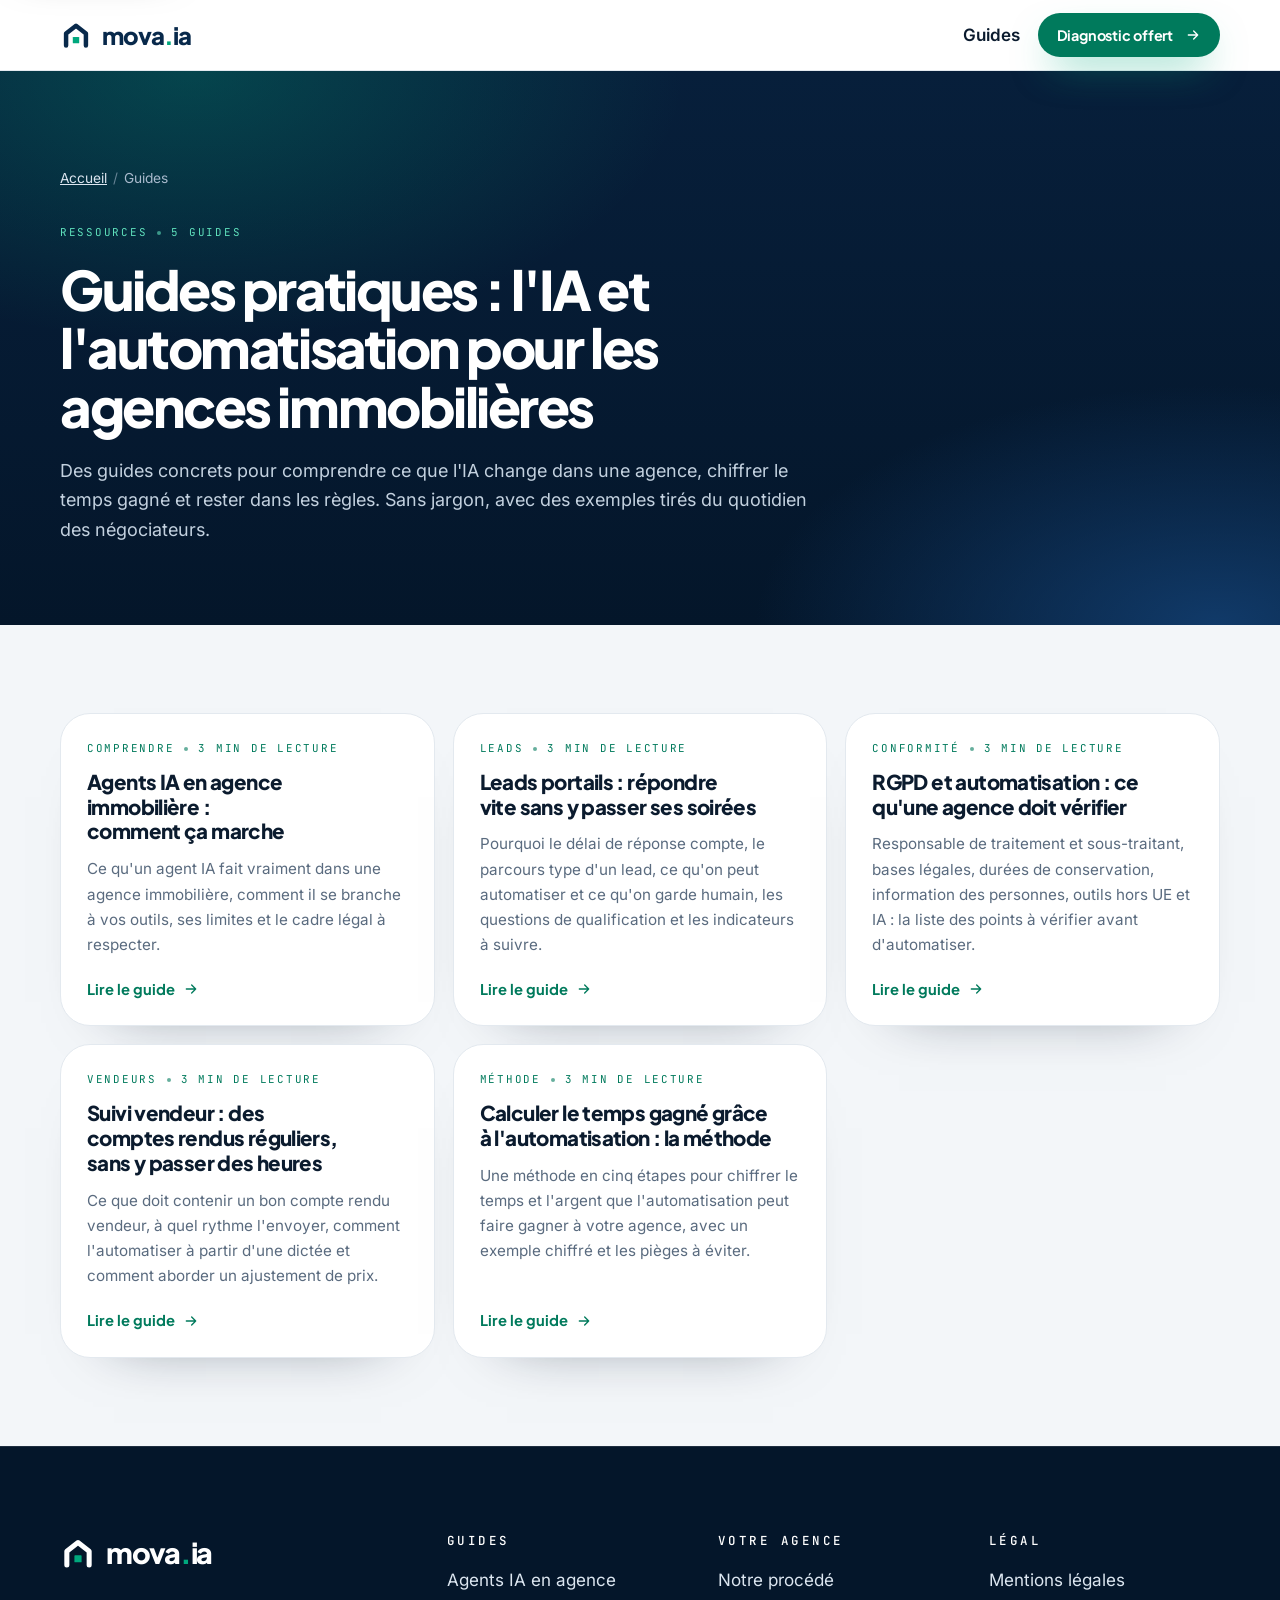
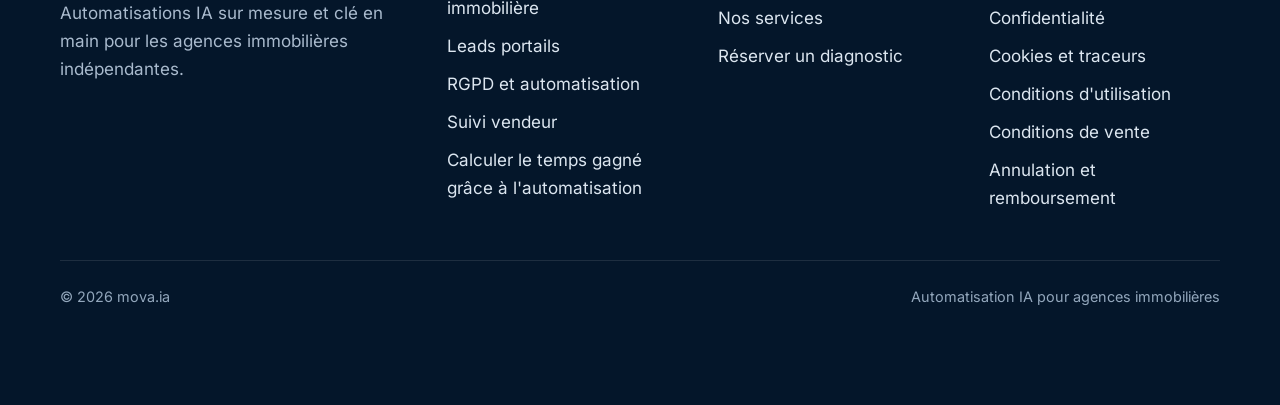
==== site/guides/index.html @ ee57923f "Ajoute cinq guides pratiques et leur page de regroupement - guides/ : agents IA en agence, leads por" ====
<!doctype html>
<html lang="fr">
<head>
  <meta charset="utf-8">
  <meta name="viewport" content="width=device-width, initial-scale=1, viewport-fit=cover">
  <title>Guides : l&#x27;IA et l&#x27;automatisation en agence immobilière | mova.ia</title>
  <meta name="description" content="Guides pratiques pour les agences immobilières indépendantes : agents IA, leads portails, RGPD, suivi vendeur et calcul du temps gagné.">
  <meta name="theme-color" content="#04162A">
  <meta property="og:type" content="website">
  <meta property="og:title" content="Guides : l&#x27;IA et l&#x27;automatisation en agence immobilière | mova.ia">
  <meta property="og:description" content="Guides pratiques pour les agences immobilières indépendantes : agents IA, leads portails, RGPD, suivi vendeur et calcul du temps gagné.">
  <meta property="og:locale" content="fr_FR">
  <meta property="og:site_name" content="mova.ia">
  <link rel="icon" href="../assets/favicon.svg" type="image/svg+xml">
  <link rel="stylesheet" href="../fonts.css">
  <link rel="stylesheet" href="../styles.css">
</head>
<body class="g-page">
<a class="skip" href="#contenu">Aller au contenu</a>
<svg width="0" height="0" style="position:absolute" aria-hidden="true">
  <symbol id="i-arrow" viewBox="0 0 24 24"><path d="M5 12h14M13 6l6 6-6 6" fill="none" stroke="currentColor" stroke-width="2" stroke-linecap="round" stroke-linejoin="round"/></symbol>
  <symbol id="i-check" viewBox="0 0 24 24"><path d="m5 12.5 4.5 4.5L19 7" fill="none" stroke="currentColor" stroke-width="2.4" stroke-linecap="round" stroke-linejoin="round"/></symbol>
  <symbol id="i-clock" viewBox="0 0 24 24"><g fill="none" stroke="currentColor" stroke-width="1.8" stroke-linecap="round"><circle cx="12" cy="12" r="9"/><path d="M12 7v5l3 2"/></g></symbol>
</svg>
<header class="g-hdr">
  <div class="wrap g-hdr-in">
    <a class="logo" href="../index.html" aria-label="mova.ia, accueil"><img src="../assets/mark.svg" alt="" width="32" height="32"><span>mova<span class="dot">.</span>ia</span></a>
    <nav class="g-nav" aria-label="Navigation"><a href="../guides/index.html">Guides</a><a class="btn btn-green btn-sm" href="../index.html#appel">Diagnostic offert <svg width="16" height="16" aria-hidden="true"><use href="#i-arrow"/></svg></a></nav>
  </div>
</header>
<main id="contenu">

<header class="g-hero dark">
  <div class="wrap">
    <nav class="g-crumb" aria-label="Fil d'Ariane"><ol><li><a href="../index.html">Accueil</a></li><li aria-current="page">Guides</li></ol></nav>
    <p class="g-tag g-tag--dark">Ressources<i></i>5 guides</p>
    <h1>Guides pratiques : l'IA et l'automatisation pour les agences immobilières</h1>
    <p class="g-lede">Des guides concrets pour comprendre ce que l'IA change dans une agence, chiffrer le temps gagné et rester dans les règles. Sans jargon, avec des exemples tirés du quotidien des négociateurs.</p>
  </div>
</header>
<section class="g-rel g-rel--hub" aria-labelledby="all-h">
  <div class="wrap"><h2 id="all-h" class="sr-only">Tous les guides</h2><div class="g-grid"><a class="g-card rv" href="agents-ia-agence-immobiliere.html">
        <span class="g-tag">Comprendre<i></i>3 min de lecture</span>
        <h3>Agents IA en agence immobilière : comment ça marche</h3>
        <p>Ce qu'un agent IA fait vraiment dans une agence immobilière, comment il se branche à vos outils, ses limites et le cadre légal à respecter.</p>
        <span class="g-go">Lire le guide <svg width="16" height="16" aria-hidden="true"><use href="#i-arrow"/></svg></span>
      </a><a class="g-card rv" href="leads-portails-reponse-rapide.html">
        <span class="g-tag">Leads<i></i>3 min de lecture</span>
        <h3>Leads portails : répondre vite sans y passer ses soirées</h3>
        <p>Pourquoi le délai de réponse compte, le parcours type d'un lead, ce qu'on peut automatiser et ce qu'on garde humain, les questions de qualification et les indicateurs à suivre.</p>
        <span class="g-go">Lire le guide <svg width="16" height="16" aria-hidden="true"><use href="#i-arrow"/></svg></span>
      </a><a class="g-card rv" href="rgpd-automatisation-agence-immobiliere.html">
        <span class="g-tag">Conformité<i></i>3 min de lecture</span>
        <h3>RGPD et automatisation : ce qu'une agence doit vérifier</h3>
        <p>Responsable de traitement et sous-traitant, bases légales, durées de conservation, information des personnes, outils hors UE et IA : la liste des points à vérifier avant d'automatiser.</p>
        <span class="g-go">Lire le guide <svg width="16" height="16" aria-hidden="true"><use href="#i-arrow"/></svg></span>
      </a><a class="g-card rv" href="compte-rendu-vendeur-suivi-mandat.html">
        <span class="g-tag">Vendeurs<i></i>3 min de lecture</span>
        <h3>Suivi vendeur : des comptes rendus réguliers, sans y passer des heures</h3>
        <p>Ce que doit contenir un bon compte rendu vendeur, à quel rythme l'envoyer, comment l'automatiser à partir d'une dictée et comment aborder un ajustement de prix.</p>
        <span class="g-go">Lire le guide <svg width="16" height="16" aria-hidden="true"><use href="#i-arrow"/></svg></span>
      </a><a class="g-card rv" href="calculer-temps-gagne-automatisation.html">
        <span class="g-tag">Méthode<i></i>3 min de lecture</span>
        <h3>Calculer le temps gagné grâce à l'automatisation : la méthode</h3>
        <p>Une méthode en cinq étapes pour chiffrer le temps et l'argent que l'automatisation peut faire gagner à votre agence, avec un exemple chiffré et les pièges à éviter.</p>
        <span class="g-go">Lire le guide <svg width="16" height="16" aria-hidden="true"><use href="#i-arrow"/></svg></span>
      </a></div></div>
</section>
</main>
<footer class="foot dark g-foot">
  <div class="wrap">
    <div class="foot-grid">
      <div><a class="logo" href="../index.html"><img src="../assets/mark-white.svg" alt="" width="36" height="36"><span>mova<span class="dot">.</span>ia</span></a><p class="foot-tag">Automatisations IA sur mesure et clé en main pour les agences immobilières indépendantes.</p></div>
      <div><h2 class="foot-h">Guides</h2><ul><li><a href="../guides/agents-ia-agence-immobiliere.html">Agents IA en agence immobilière</a></li><li><a href="../guides/leads-portails-reponse-rapide.html">Leads portails</a></li><li><a href="../guides/rgpd-automatisation-agence-immobiliere.html">RGPD et automatisation</a></li><li><a href="../guides/compte-rendu-vendeur-suivi-mandat.html">Suivi vendeur</a></li><li><a href="../guides/calculer-temps-gagne-automatisation.html">Calculer le temps gagné grâce à l'automatisation</a></li></ul></div>
      <div><h2 class="foot-h">Votre agence</h2><ul><li><a href="../index.html#procede">Notre procédé</a></li><li><a href="../index.html#services">Nos services</a></li><li><a href="../index.html#appel">Réserver un diagnostic</a></li></ul></div>
      <div><h2 class="foot-h">Légal</h2><ul><li><a href="../mentions-legales.html">Mentions légales</a></li><li><a href="../confidentialite.html">Confidentialité</a></li><li><a href="../cookies.html">Cookies et traceurs</a></li><li><a href="../conditions-utilisation.html">Conditions d'utilisation</a></li><li><a href="../cgv.html">Conditions de vente</a></li><li><a href="../remboursement.html">Annulation et remboursement</a></li></ul></div>
    </div>
    <div class="foot-bot"><span>© 2026 mova.ia</span><span>Automatisation IA pour agences immobilières</span></div>
  </div>
</footer>
</body>
</html>
---- site/fonts.css ----
/* Polices hébergées sur le site (aucun appel à Google Fonts) — fichiers @fontsource 5.3.0, licence SIL OFL 1.1, sous-ensemble latin */
@font-face { font-family: "Inter"; font-style: normal; font-weight: 400; font-display: swap; src: url("fonts/inter-latin-400-normal.woff2") format("woff2"); }
@font-face { font-family: "Inter"; font-style: normal; font-weight: 500; font-display: swap; src: url("fonts/inter-latin-500-normal.woff2") format("woff2"); }
@font-face { font-family: "Inter"; font-style: normal; font-weight: 600; font-display: swap; src: url("fonts/inter-latin-600-normal.woff2") format("woff2"); }
@font-face { font-family: "Plus Jakarta Sans"; font-style: normal; font-weight: 600; font-display: swap; src: url("fonts/plus-jakarta-sans-latin-600-normal.woff2") format("woff2"); }
@font-face { font-family: "Plus Jakarta Sans"; font-style: normal; font-weight: 700; font-display: swap; src: url("fonts/plus-jakarta-sans-latin-700-normal.woff2") format("woff2"); }
@font-face { font-family: "Plus Jakarta Sans"; font-style: normal; font-weight: 800; font-display: swap; src: url("fonts/plus-jakarta-sans-latin-800-normal.woff2") format("woff2"); }
@font-face { font-family: "Instrument Serif"; font-style: italic; font-weight: 400; font-display: swap; src: url("fonts/instrument-serif-latin-400-italic.woff2") format("woff2"); }
@font-face { font-family: "JetBrains Mono"; font-style: normal; font-weight: 400; font-display: swap; src: url("fonts/jetbrains-mono-latin-400-normal.woff2") format("woff2"); }
@font-face { font-family: "JetBrains Mono"; font-style: normal; font-weight: 500; font-display: swap; src: url("fonts/jetbrains-mono-latin-500-normal.woff2") format("woff2"); }
---- site/styles.css ----
/* Direction : cabinet d'expertise sobre. Pilule flottante, ouverture nuit à halo vert, titres très gras, étiquettes monospace.
   Couleurs du logo mova.ia : bleu nuit + vert porte. Une seule animation forte : le déroulé d'une automatisation. */
:root {
  --ink: #04162a;
  --navy: #08294b;
  --navy-2: #0c3460;
  --green: #00a87d;
  --green-2: #006a50;
  --green-ink: #007a5c;
  --mint: #5fe0bc;
  --green-tint: #e7f6f1;
  --bg: #ffffff;
  --bg-2: #f3f6f9;
  --line: #e3e9ef;
  --line-2: #d3dce6;
  --text: #0b1b2e;
  --muted: #5a6b7f;
  --on-dark-2: #a9bacd;
  --on-dark-3: #93a7bc;
  --dark-line: rgba(255, 255, 255, .1);
  --hot: #c2412b;
  --f-display: "Plus Jakarta Sans", "Helvetica Neue", Arial, sans-serif;
  --f-body: "Inter", "Helvetica Neue", Arial, sans-serif;
  --f-serif: "Instrument Serif", Georgia, "Times New Roman", serif;
  --f-mono: "JetBrains Mono", ui-monospace, "SFMono-Regular", Menlo, monospace;
  --r-xl: 40px;
  --r-lg: 30px;
  --r-md: 22px;
  --ease: cubic-bezier(.2, .7, .2, 1);
  color-scheme: light;
}

*, *::before, *::after { box-sizing: border-box; }
[hidden] { display: none !important; }
html { scroll-behavior: smooth; scroll-padding-top: 110px; }
body { margin: 0; background: var(--bg); color: var(--text); font-family: var(--f-body); font-size: 17px; line-height: 1.65; -webkit-font-smoothing: antialiased; overflow-x: hidden; }
img, svg { max-width: 100%; }
a { color: inherit; }
p { margin: 0; }
ul { margin: 0; padding: 0; list-style: none; }
h1, h2, h3, h4 { margin: 0; font-family: var(--f-display); font-weight: 800; letter-spacing: -0.045em; line-height: 1.04; color: var(--text); text-wrap: balance; }
h1 { font-size: clamp(2.6rem, 6vw, 4.8rem); }
h2 { font-size: clamp(2rem, 4.4vw, 3.4rem); }
h3 { font-size: clamp(1.2rem, 1.8vw, 1.4rem); letter-spacing: -0.03em; line-height: 1.2; }
h4 { font-size: 1rem; letter-spacing: -0.02em; line-height: 1.25; }
.it { font-family: var(--f-serif); font-style: italic; font-weight: 400; letter-spacing: -0.01em; font-size: 1.08em; color: var(--green-ink); padding-right: .04em; }
.hl { color: var(--green-ink); }
:focus-visible { outline: 3px solid var(--green); outline-offset: 3px; border-radius: 8px; }

.wrap { width: 100%; max-width: 1200px; margin: 0 auto; padding-left: max(20px, env(safe-area-inset-left, 0px)); padding-right: max(20px, env(safe-area-inset-right, 0px)); }
.sec { padding-block: clamp(76px, 10vw, 128px); }
.sec--soft { background: var(--bg-2); }
.dark { background: var(--ink); color: #fff; }
.dark h1, .dark h2, .dark h3, .dark h4 { color: #fff; }
.dark .it, .dark .hl { color: var(--mint); }
.eyebrow { display: inline-flex; align-items: center; gap: 16px; margin-bottom: 22px; font-family: var(--f-mono); font-size: .78rem; font-weight: 500; letter-spacing: .26em; text-transform: uppercase; color: var(--green-ink); }
.eyebrow::before { content: ""; width: 40px; height: 1.5px; background: currentColor; }
.dark .eyebrow { color: var(--mint); }
.lede { margin-top: 20px; max-width: 58ch; font-size: 1.14rem; color: var(--muted); }
.dark .lede { color: var(--on-dark-2); }
.head { max-width: 800px; margin-bottom: clamp(40px, 6vw, 64px); }
.ibox { width: 58px; height: 58px; border-radius: 18px; display: grid; place-items: center; background: var(--green-tint); border: 1px solid #c4e9dc; color: var(--green-ink); flex: none; }
.ck { width: 22px; height: 22px; margin-top: 2px; border-radius: 50%; display: grid; place-items: center; background: var(--green-tint); color: var(--green-ink); flex: none; }

/* ---------- En-tête pilule ---------- */
.progress { position: fixed; top: env(safe-area-inset-top, 0px); left: 0; right: 0; height: 3px; z-index: 70; background: linear-gradient(90deg, var(--green), var(--mint)); transform-origin: 0 50%; transform: scaleX(var(--p, 0)); }
.hdr { position: fixed; z-index: 60; top: calc(env(safe-area-inset-top, 0px) + 14px); left: 0; right: 0; padding-left: max(12px, env(safe-area-inset-left, 0px)); padding-right: max(12px, env(safe-area-inset-right, 0px)); pointer-events: none; }
.pill { pointer-events: auto; position: relative; max-width: 1200px; margin: 0 auto; display: flex; align-items: center; justify-content: space-between; gap: 16px; padding: 8px 8px 8px 22px; border-radius: 999px; background: rgba(255, 255, 255, .96); backdrop-filter: blur(18px) saturate(1.4); -webkit-backdrop-filter: blur(18px) saturate(1.4); border: 1px solid rgba(255, 255, 255, .7); box-shadow: 0 14px 44px -14px rgba(4, 22, 42, .4); }
.logo { display: inline-flex; align-items: center; gap: 10px; text-decoration: none; font-family: var(--f-display); font-weight: 800; font-size: 1.5rem; letter-spacing: -0.045em; color: var(--navy); line-height: 1; }
.logo img { width: 32px; height: 32px; display: block; }
.logo .dot { color: var(--green); }
.dark .logo { color: #fff; }
.nav { display: flex; align-items: center; gap: 4px; }
.nav a { padding: 10px 14px; border-radius: 999px; text-decoration: none; font-size: .95rem; font-weight: 500; color: var(--muted); transition: color .2s, background .2s; }
.nav a:hover { color: var(--text); background: var(--bg-2); }
.nav a.btn, .nav a.btn:hover, .menu a.btn { margin-left: 8px; color: #fff; background: var(--green-ink); }
.nav a.btn:hover { background: var(--green-2); }
.menu-btn { display: none; width: 52px; height: 52px; border-radius: 50%; border: 1.5px solid var(--line-2); background: #fff; cursor: pointer; place-items: center; }
.menu-btn span, .menu-btn span::before, .menu-btn span::after { display: block; width: 22px; height: 2px; border-radius: 2px; background: var(--text); }
.menu-btn span { position: relative; transition: background .2s; }
.menu-btn span::before, .menu-btn span::after { content: ""; position: absolute; left: 0; transition: transform .3s var(--ease); }
.menu-btn span::before { top: -7px; }
.menu-btn span::after { top: 7px; }
.menu-open .menu-btn span { background: transparent; }
.menu-open .menu-btn span::before { transform: translateY(7px) rotate(45deg); }
.menu-open .menu-btn span::after { transform: translateY(-7px) rotate(-45deg); }

/* ---------- Boutons ---------- */
.btn { display: inline-flex; align-items: center; justify-content: center; gap: 12px; min-height: 58px; padding: 0 30px; border-radius: 999px; border: 1.5px solid transparent; font: 700 1.02rem/1 var(--f-display); letter-spacing: -0.015em; text-decoration: none; cursor: pointer; transition: transform .25s var(--ease), background .2s, border-color .2s, box-shadow .25s; white-space: nowrap; }
.btn svg { transition: transform .25s var(--ease); flex: none; }
.btn:hover svg { transform: translateX(4px); }
.btn:hover { transform: translateY(-2px); }
.btn-sm { min-height: 46px; padding: 0 20px; font-size: .95rem; }
.btn-block { width: 100%; }
.btn-white { background: #fff; color: var(--ink); box-shadow: 0 16px 40px -16px rgba(0, 0, 0, .6); }
.btn-green { background: var(--green-ink); color: #fff; box-shadow: 0 18px 40px -14px rgba(0, 168, 125, .7); }
.btn-green:hover { background: var(--green-2); }
.btn-line { border-color: rgba(255, 255, 255, .22); color: #fff; background: rgba(255, 255, 255, .03); }
.btn-line:hover { border-color: rgba(255, 255, 255, .5); }
.btn-ghost { border-color: var(--line-2); color: var(--text); background: #fff; }
.btn-ghost:hover { border-color: var(--text); }
.btn[aria-disabled="true"] { opacity: .5; cursor: not-allowed; }

/* ---------- Ouverture ---------- */
.hero { position: relative; overflow: hidden; isolation: isolate; padding-block: calc(env(safe-area-inset-top, 0px) + 140px) clamp(76px, 9vw, 112px); }
.hero::before { content: ""; position: absolute; inset: 0; z-index: -2; background: radial-gradient(55% 55% at 20% 15%, rgba(0, 168, 125, .3), transparent 70%), radial-gradient(45% 50% at 90% 75%, rgba(18, 62, 112, .95), transparent 72%), linear-gradient(180deg, #071f3b, var(--ink) 70%); }
.hero::after { content: ""; position: absolute; inset: 0; z-index: -1; background-image: linear-gradient(rgba(255, 255, 255, .045) 1px, transparent 1px), linear-gradient(90deg, rgba(255, 255, 255, .045) 1px, transparent 1px); background-size: 92px 92px; -webkit-mask-image: radial-gradient(ellipse 80% 70% at 40% 30%, #000 20%, transparent 75%); mask-image: radial-gradient(ellipse 80% 70% at 40% 30%, #000 20%, transparent 75%); }
.hero-grid { display: grid; grid-template-columns: minmax(0, 1.05fr) minmax(0, .95fr); gap: clamp(40px, 6vw, 80px); align-items: center; }
.tagline { display: inline-flex; align-items: center; gap: 12px; margin-bottom: 30px; padding: 8px 16px 8px 8px; border-radius: 999px; border: 1px solid rgba(255, 255, 255, .14); background: rgba(255, 255, 255, .05); color: #dce6f0; font-size: .92rem; }
.tagline b { flex: none; white-space: nowrap; padding: 6px 12px; border-radius: 999px; background: var(--green-ink); color: #fff; font-family: var(--f-mono); font-size: .74rem; font-weight: 500; letter-spacing: .14em; }
.hero .lede { font-size: 1.16rem; color: #b9c8d8; }
.cta-row { display: flex; flex-wrap: wrap; gap: 14px; margin-top: 36px; }
.checks { display: flex; flex-wrap: wrap; gap: 10px 26px; margin-top: 30px; color: #c3d1df; font-size: .98rem; }
.checks li { display: flex; align-items: center; gap: 10px; }
.checks svg { color: var(--mint); flex: none; }

/* Carte « déroulé d'une automatisation » */
.wf { border-radius: 32px; padding: 24px; background: linear-gradient(180deg, rgba(20, 66, 116, .82), rgba(6, 26, 50, .94)); border: 1px solid rgba(255, 255, 255, .13); box-shadow: 0 60px 120px -40px rgba(0, 0, 0, .7), inset 0 1px 0 rgba(255, 255, 255, .08); }
.wf-top { display: flex; align-items: center; justify-content: space-between; gap: 12px; padding-bottom: 18px; border-bottom: 1px solid var(--dark-line); }
.wf-top small { font-family: var(--f-mono); font-size: .74rem; letter-spacing: .2em; color: var(--on-dark-2); }
.wf-top b { display: block; margin-top: 4px; font-family: var(--f-display); font-weight: 700; font-size: 1.1rem; letter-spacing: -0.02em; }
.state { flex: none; display: inline-flex; align-items: center; gap: 8px; padding: 8px 14px; border-radius: 999px; background: rgba(255, 255, 255, .07); font-family: var(--f-mono); font-size: .8rem; }
.state i { width: 8px; height: 8px; border-radius: 50%; background: #2fd88f; animation: pulse 2s infinite; }
.wsteps { position: relative; display: grid; gap: 6px; padding: 18px 0 4px; }
.wsteps::before { content: ""; position: absolute; left: 23px; top: 44px; bottom: 34px; width: 2px; background: rgba(255, 255, 255, .1); }
.wstep { position: relative; display: grid; grid-template-columns: 48px minmax(0, 1fr) auto; gap: 14px; align-items: center; padding: 10px 12px 10px 0; border-radius: 18px; transition: opacity .45s, background .45s; }
.wstep .ic { position: relative; z-index: 1; width: 48px; height: 48px; border-radius: 15px; display: grid; place-items: center; background: #0b2a4d; border: 1px solid rgba(255, 255, 255, .14); color: var(--on-dark-2); transition: background .45s, border-color .45s, color .45s, box-shadow .45s; }
.wstep b { display: block; font-family: var(--f-display); font-weight: 700; font-size: 1rem; letter-spacing: -0.02em; line-height: 1.3; }
.wstep span { display: block; font-size: .86rem; color: var(--on-dark-2); line-height: 1.4; }
.wstep time { font-family: var(--f-mono); font-size: .76rem; color: var(--on-dark-3); white-space: nowrap; }
.wstep.on .ic { background: var(--green); border-color: var(--green); color: #fff; box-shadow: 0 0 0 6px rgba(0, 168, 125, .14); }
.js .wstep { opacity: .38; }
.js .wstep.on { opacity: 1; }
.wstep.cur { background: rgba(255, 255, 255, .05); }
.wf-foot { margin-top: 12px; padding-top: 16px; border-top: 1px solid var(--dark-line); display: flex; align-items: center; gap: 10px; font-size: .86rem; color: var(--on-dark-2); }
.wf-foot svg { color: var(--mint); flex: none; }

/* ---------- Constat ---------- */
.pain { display: grid; grid-template-columns: repeat(2, minmax(0, 1fr)); gap: 16px; }
.pain li { display: grid; grid-template-columns: 58px minmax(0, 1fr); gap: 18px; align-items: start; padding: 28px; border-radius: var(--r-md); background: var(--bg-2); border: 1px solid var(--line); }
.pain .ibox { background: #fff; border-color: var(--line); }
.pain p { margin-top: 6px; color: var(--muted); font-size: .98rem; }
.proof { display: grid; grid-template-columns: repeat(4, minmax(0, 1fr)); gap: 16px; margin-top: 16px; }
.proof div { padding: 22px 24px; border-radius: var(--r-md); border: 1px solid var(--line); display: grid; gap: 6px; }
.proof b { font-family: var(--f-display); font-size: 2.2rem; font-weight: 800; letter-spacing: -0.05em; line-height: 1; color: var(--hot); font-variant-numeric: tabular-nums; }
.proof p { font-size: .94rem; }
.proof cite { font-style: normal; font-family: var(--f-mono); font-size: .7rem; letter-spacing: .06em; color: var(--muted); }
.proof-foot { margin-top: 12px; font-size: .82rem; color: var(--muted); }

/* ---------- Expertise ---------- */
.honest { margin-top: 26px; display: grid; grid-template-columns: 26px minmax(0, 1fr); gap: 14px; max-width: 820px; padding: 20px 24px; border-radius: 18px; background: rgba(95, 224, 188, .08); border: 1px solid rgba(95, 224, 188, .22); color: #d9f5ec; }
.honest svg { color: var(--mint); margin-top: 2px; }

/* ---------- Exemples ---------- */

/* ---------- Simulateur de temps ---------- */
.sim { display: grid; grid-template-columns: minmax(0, 1fr) minmax(0, 1fr); gap: clamp(32px, 5vw, 64px); padding: clamp(30px, 5.5vw, 68px); border-radius: var(--r-xl); color: #fff; background: radial-gradient(70% 70% at 95% 0%, rgba(0, 168, 125, .28), transparent 60%), linear-gradient(170deg, #0d3664, #061c35 60%, var(--ink)); box-shadow: 0 60px 120px -60px rgba(4, 22, 42, .8); }
.sim h2 { color: #fff; font-size: clamp(1.9rem, 3.8vw, 3rem); }
.sim .it { color: var(--mint); }
.sim .lede { color: var(--on-dark-2); }
.sl { margin-top: 34px; display: grid; gap: 14px; }
.sl + .sl { margin-top: 28px; }
.sl label { display: flex; align-items: center; justify-content: space-between; gap: 16px; font-size: 1rem; color: #dce6f0; }
.vp { flex: none; padding: 9px 14px; border-radius: 14px; background: rgba(255, 255, 255, .08); font-family: var(--f-mono); color: #fff; font-variant-numeric: tabular-nums; white-space: nowrap; }
.range { -webkit-appearance: none; appearance: none; width: 100%; height: 30px; background: transparent; cursor: pointer; --p: 50%; }
.range::-webkit-slider-runnable-track { height: 8px; border-radius: 8px; background: linear-gradient(90deg, var(--mint), var(--green) var(--p), rgba(255, 255, 255, .12) var(--p)); }
.range::-webkit-slider-thumb { -webkit-appearance: none; width: 28px; height: 28px; margin-top: -10px; border-radius: 50%; background: #fff; border: 6px solid var(--green); box-shadow: 0 6px 16px rgba(0, 0, 0, .35); }
.range::-moz-range-track { height: 8px; border-radius: 8px; background: rgba(255, 255, 255, .12); }
.range::-moz-range-progress { height: 8px; border-radius: 8px; background: linear-gradient(90deg, var(--mint), var(--green)); }
.range::-moz-range-thumb { width: 18px; height: 18px; border-radius: 50%; background: #fff; border: 6px solid var(--green); }
.range:focus-visible { outline: 0; }
.range:focus-visible::-webkit-slider-thumb { box-shadow: 0 0 0 6px rgba(95, 224, 188, .35); }
.res { align-self: center; display: flex; flex-direction: column; gap: 20px; padding: clamp(24px, 3.4vw, 38px); border-radius: var(--r-lg); border: 1px solid rgba(255, 255, 255, .13); background: rgba(255, 255, 255, .035); }
.res-l { font-family: var(--f-mono); font-size: .78rem; letter-spacing: .24em; text-transform: uppercase; color: var(--on-dark-2); }
.res-big { display: flex; align-items: baseline; gap: 10px; flex-wrap: wrap; margin-top: -6px; }
.res-big b { font-family: var(--f-display); font-weight: 800; font-size: clamp(3rem, 6vw, 4.6rem); letter-spacing: -0.055em; line-height: 1; font-variant-numeric: tabular-nums; }
.res-big span { font-size: 1.25rem; color: var(--on-dark-2); }
.res-sub { margin-top: -10px; color: #dce6f0; }
.bar-row { display: grid; gap: 9px; }
.bar-row div { display: flex; justify-content: space-between; gap: 12px; font-size: .96rem; color: #dce6f0; }
.bar-row div b { font-family: var(--f-mono); font-weight: 500; color: #fff; white-space: nowrap; }
.bar { height: 10px; border-radius: 99px; background: rgba(255, 255, 255, .08); overflow: hidden; }
.bar i { display: block; height: 100%; width: var(--w, 0%); border-radius: inherit; background: linear-gradient(90deg, var(--mint), var(--green)); transition: width .6s var(--ease); }
.bar--b i { background: linear-gradient(90deg, #8fb3d9, #4f7fb3); }
.res-note { font-size: .86rem; color: var(--on-dark-3); }

/* ---------- Méthode ---------- */

/* ---------- FAQ ---------- */
.faq-wrap { display: grid; grid-template-columns: minmax(0, .8fr) minmax(0, 1.2fr); gap: clamp(36px, 6vw, 80px); align-items: start; }
.faq-side { position: sticky; top: 120px; }
.faq-side .btn { margin-top: 30px; }
.faq { border-top: 1px solid var(--line); }
.faq details { border-bottom: 1px solid var(--line); }
.faq summary { list-style: none; cursor: pointer; display: flex; align-items: center; justify-content: space-between; gap: 24px; padding: 24px 0; font-family: var(--f-display); font-weight: 700; font-size: clamp(1.1rem, 1.8vw, 1.3rem); letter-spacing: -0.03em; line-height: 1.3; }
.faq summary::-webkit-details-marker { display: none; }
.pm { position: relative; flex: none; width: 48px; height: 48px; border-radius: 50%; border: 1.5px solid var(--line-2); transition: background .25s, border-color .25s; }
.pm::before, .pm::after { content: ""; position: absolute; top: 50%; left: 50%; width: 16px; height: 2px; margin: -1px 0 0 -8px; background: var(--text); border-radius: 2px; transition: transform .3s var(--ease), background .25s; }
.pm::after { transform: rotate(90deg); }
.faq details[open] .pm { background: var(--green); border-color: var(--green); }
.faq details[open] .pm::before, .faq details[open] .pm::after { background: #fff; }
.faq details[open] .pm::after { transform: rotate(0deg); }
.faq details p { padding: 0 64px 26px 0; color: var(--muted); font-size: 1.04rem; }
.faq details[open] p { animation: rise .35s var(--ease) both; }

/* ---------- Réservation ---------- */
.contact { position: relative; overflow: hidden; isolation: isolate; }
.contact::before { content: ""; position: absolute; inset: 0; z-index: -1; background: radial-gradient(50% 60% at 0% 20%, rgba(0, 168, 125, .26), transparent 70%), radial-gradient(50% 60% at 100% 100%, rgba(18, 62, 112, .9), transparent 70%); }
.contact-grid { display: grid; grid-template-columns: minmax(0, .9fr) minmax(0, 1.1fr); gap: clamp(36px, 6vw, 80px); align-items: start; }

/* ---------- Pied de page ---------- */
.foot { padding-block: clamp(56px, 7vw, 88px) 36px; border-top: 1px solid var(--dark-line); }
.foot-grid { display: grid; grid-template-columns: minmax(0, 1.3fr) repeat(3, minmax(0, .7fr)); gap: 40px; }
.foot .logo { font-size: 1.8rem; }
.foot .logo img { width: 36px; height: 36px; }
.foot-tag { margin-top: 20px; max-width: 44ch; color: var(--on-dark-2); }
.foot h4 { font-family: var(--f-mono); font-weight: 500; font-size: .78rem; letter-spacing: .28em; text-transform: uppercase; color: var(--on-dark-3); margin-bottom: 18px; }
.foot ul { display: grid; gap: 10px; }
.foot ul a { text-decoration: none; color: #dce6f0; }
.foot ul a:hover { color: var(--mint); }
.foot-bot { margin-top: 48px; padding-top: 24px; border-top: 1px solid var(--dark-line); display: flex; flex-wrap: wrap; justify-content: space-between; gap: 12px; color: var(--on-dark-3); font-size: .9rem; }

/* ---------- Pages légales ---------- */
.legal-hdr { padding-block: 20px; border-bottom: 1px solid var(--line); }
.legal-hdr .wrap { display: flex; align-items: center; justify-content: space-between; gap: 16px; }
.legal { max-width: 780px; padding-block: 56px 96px; }
.legal h1 { font-size: clamp(2rem, 4.4vw, 3rem); margin-bottom: 28px; }
.legal h2 { font-size: 1.35rem; margin: 36px 0 10px; letter-spacing: -0.03em; }
.legal p, .legal li { margin-bottom: 10px; }
.legal ul { padding-left: 22px; list-style: disc; }
.todo { background: #fff3c4; padding: 1px 6px; border-radius: 4px; font-weight: 600; color: #5c4600; }

/* ---------- Mouvement ---------- */
@keyframes pulse { 0% { box-shadow: 0 0 0 0 rgba(47, 216, 143, .55); } 70% { box-shadow: 0 0 0 9px rgba(47, 216, 143, 0); } 100% { box-shadow: 0 0 0 0 rgba(47, 216, 143, 0); } }
@keyframes rise { from { opacity: 0; transform: translateY(14px); } to { opacity: 1; transform: none; } }
@keyframes enter { from { opacity: 0; transform: translateY(22px); } to { opacity: 1; transform: none; } }
@media (prefers-reduced-motion: no-preference) {
  .hero .tagline, .hero h1, .hero .lede, .hero .cta-row, .hero .checks, .wf { animation: enter .9s var(--ease) both; }
  .hero h1 { animation-delay: .08s; }
  .hero .lede { animation-delay: .16s; }
  .hero .cta-row { animation-delay: .24s; }
  .hero .checks { animation-delay: .32s; }
  .wf { animation-delay: .3s; animation-duration: 1.1s; }
  .motion .rv { transform: translateY(28px); opacity: .5; transition: transform .9s var(--ease), opacity .9s var(--ease); transition-delay: calc(var(--i, 0) * 80ms); }
  .motion .rv.in { transform: none; opacity: 1; }
}
@media (prefers-reduced-motion: reduce) {
  html { scroll-behavior: auto; }
  *, *::before, *::after { animation: none !important; transition: none !important; }
}

/* ---------- Responsive ---------- */
@media (max-width: 1080px) {
  .nav a:not(.btn) { display: none; }
}
@media (max-width: 900px) {
  .nav { display: none; }
  .menu-btn { display: grid; }
  .hero-grid, .sim, .faq-wrap, .contact-grid { grid-template-columns: minmax(0, 1fr); }
  .pillars { grid-template-columns: minmax(0, 1fr); }
  .faq-side { position: static; }
  .foot-grid { grid-template-columns: repeat(2, minmax(0, 1fr)); }
  .foot-grid > :first-child { grid-column: 1 / -1; }
}
@media (max-width: 640px) {
  body { font-size: 16px; }
  .pill { padding-left: 18px; }
  .logo { font-size: 1.35rem; }
  .pain { grid-template-columns: minmax(0, 1fr); }
  .cta-row .btn { width: 100%; }
  .wf { padding: 18px; border-radius: 26px; }
  .wstep { grid-template-columns: 42px minmax(0, 1fr); }
  .wstep .ic { width: 42px; height: 42px; border-radius: 13px; }
  .wstep time { display: none; }
  .wsteps::before { left: 20px; }
  .faq details p { padding-right: 0; }
  .pm { width: 44px; height: 44px; }
}

/* =========================================================
   Argumentaire : bande outils, cartes flottantes, bénéfices,
   citation, comparatif, pour qui, valeur du temps
   ========================================================= */
.wf-wrap { position: relative; }
.float { position: absolute; z-index: 2; display: flex; align-items: center; gap: 12px; padding: 12px 18px 12px 12px; border-radius: 20px; background: #fff; color: var(--text); box-shadow: 0 30px 60px -24px rgba(0, 0, 0, .65); font-family: var(--f-display); font-weight: 700; font-size: .92rem; letter-spacing: -0.015em; line-height: 1.25; }
.float small { display: block; font-family: var(--f-body); font-weight: 400; font-size: .8rem; letter-spacing: 0; color: var(--muted); }
.float .fi { width: 38px; height: 38px; border-radius: 12px; display: grid; place-items: center; background: var(--green-tint); color: var(--green-ink); flex: none; }
.float--a { top: -26px; right: -22px; }
.float--b { bottom: -44px; left: 32px; }
@media (prefers-reduced-motion: no-preference) {
  .float--a { animation: drift 7s ease-in-out infinite; }
  .float--b { animation: drift 7s ease-in-out -3.5s infinite; }
}
@keyframes drift { 0%, 100% { transform: translateY(0); } 50% { transform: translateY(-9px); } }


.bens { display: grid; grid-template-columns: repeat(2, minmax(0, 1fr)); gap: 20px; }
.ben { position: relative; overflow: hidden; display: grid; gap: 14px; align-content: start; padding: clamp(28px, 3.4vw, 42px); border-radius: var(--r-lg); background: #fff; border: 1px solid var(--line); transition: transform .3s var(--ease), box-shadow .3s, border-color .3s; }
.ben::before { content: ""; position: absolute; right: -70px; top: -70px; width: 220px; height: 220px; border-radius: 50%; background: radial-gradient(closest-side, rgba(0, 168, 125, .13), transparent); pointer-events: none; }
.ben:hover { transform: translateY(-4px); border-color: #bfe2d6; box-shadow: 0 34px 70px -44px rgba(4, 22, 42, .45); }
.ben h3 { font-size: clamp(1.35rem, 2.2vw, 1.7rem); letter-spacing: -0.04em; }
.ben > p { color: var(--muted); font-size: 1.04rem; }
.conc { margin-top: 6px; padding-top: 16px; border-top: 1px dashed var(--line-2); font-size: .96rem; color: var(--text); }
.conc b { display: block; margin-bottom: 4px; font-family: var(--f-mono); font-weight: 500; font-size: .7rem; letter-spacing: .2em; text-transform: uppercase; color: var(--green-ink); }

.quote { max-width: 1000px; font-size: clamp(2rem, 4.6vw, 3.6rem); line-height: 1.08; }
.expertise-lede { margin-bottom: clamp(44px, 6vw, 64px); }


.fit { display: grid; grid-template-columns: repeat(2, minmax(0, 1fr)); gap: 20px; align-items: start; }
.fit-c { position: relative; overflow: hidden; padding: clamp(26px, 3.2vw, 38px); border-radius: var(--r-lg); border: 1px solid var(--line); background: #fff; box-shadow: 0 40px 80px -66px rgba(4, 22, 42, .55); }
.fit-c::before { content: ""; position: absolute; left: 0; right: 0; top: 0; height: 4px; background: linear-gradient(90deg, var(--green), var(--mint)); }
.fit-c--no { background: var(--bg-2); }
.fit-c--no::before { background: linear-gradient(90deg, var(--hot), #f19a7f); }
.fit-h { display: flex; align-items: center; gap: 14px; margin-bottom: 18px; }
.fit-b { width: 46px; height: 46px; flex: none; border-radius: 15px; display: grid; place-items: center; background: var(--green); color: #fff; box-shadow: 0 14px 28px -14px rgba(0, 168, 125, .9); }
.fit-c--no .fit-b { background: var(--hot); box-shadow: 0 14px 28px -14px rgba(194, 65, 43, .8); }
.fit-c ul { display: grid; gap: 4px; }
.fit-c details { border-radius: 16px; transition: background .3s; }
.fit-c details[open] { background: var(--green-tint); }
.fit-c--no details[open] { background: #fbe9e5; }
.fit-c summary { list-style: none; cursor: pointer; display: grid; grid-template-columns: 26px minmax(0, 1fr) auto; gap: 12px; align-items: start; padding: 12px; font-size: 1.02rem; }
.fit-c summary::-webkit-details-marker { display: none; }
.fit-c summary:focus-visible { outline: 2px solid var(--green); outline-offset: 2px; border-radius: 16px; }
.fit-c .ck { width: 26px; height: 26px; margin: 0; }
.fit-c--no .ck { background: #fdecea; color: var(--hot); }
.why { margin-top: 1px; padding: 4px 10px; border-radius: 999px; border: 1px solid var(--line-2); background: #fff; color: var(--text); font-family: var(--f-mono); font-size: .66rem; letter-spacing: .06em; white-space: nowrap; transition: background .25s, color .25s, border-color .25s; }
.fit-c summary:hover .why { border-color: var(--green); color: var(--green-ink); }
.fit-c details[open] summary .why { background: var(--navy); border-color: var(--navy); color: #fff; }
.fit-c details p { padding: 0 14px 14px 50px; color: var(--muted); font-size: .95rem; animation: whyIn .35s var(--ease); }
@keyframes whyIn { from { opacity: 0; transform: translateY(-4px); } }
.pact { position: relative; overflow: hidden; margin-top: 22px; padding: clamp(28px, 4vw, 48px); border-radius: var(--r-xl); color: #fff; background: radial-gradient(60% 80% at 100% 0%, rgba(0, 168, 125, .4), transparent 62%), radial-gradient(60% 70% at 0% 100%, rgba(18, 62, 112, .95), transparent 70%), linear-gradient(165deg, #0e3e70, var(--ink)); }
.pact-h { margin-bottom: 28px; }
.pact-h h3 { font-size: clamp(1.6rem, 3vw, 2.3rem); letter-spacing: -0.04em; color: #fff; }
.pact-g { display: grid; grid-template-columns: minmax(0, 1fr) auto minmax(0, 1fr); gap: 22px; align-items: center; }
.pact-c { height: 100%; padding: 24px; border-radius: 24px; background: rgba(255, 255, 255, .05); border: 1px solid rgba(255, 255, 255, .12); }
.pact-c--us { background: rgba(0, 168, 125, .14); border-color: rgba(95, 224, 188, .35); }
.pact-c small { display: block; margin-bottom: 14px; font-family: var(--f-mono); font-size: .68rem; letter-spacing: .18em; text-transform: uppercase; color: var(--mint); }
.pact-c ul { display: grid; gap: 14px; }
.pact-c li { display: grid; grid-template-columns: 34px minmax(0, 1fr); gap: 12px; align-items: start; }
.pact-c .n { width: 34px; height: 34px; border-radius: 11px; display: grid; place-items: center; background: rgba(255, 255, 255, .08); font-family: var(--f-mono); font-size: .74rem; color: var(--mint); }
.pact-c--us .n { background: var(--green-ink); color: #fff; }
.pact-c p { color: var(--on-dark-2); font-size: .96rem; line-height: 1.5; }
.pact-c p b { color: #fff; }
.pact-x { width: 52px; height: 52px; border-radius: 50%; display: grid; place-items: center; background: var(--mint); color: var(--ink); box-shadow: 0 0 0 8px rgba(95, 224, 188, .14); }
@media (prefers-reduced-motion: no-preference) { .motion .pact.in .pact-x { animation: spinX 6s var(--ease) infinite; } }
@keyframes spinX { 0%, 70% { transform: rotate(0); } 85%, 100% { transform: rotate(180deg); } }
@media (max-width: 900px) {
  .pact-g { grid-template-columns: minmax(0, 1fr); }
  .pact-x { justify-self: center; transform: rotate(90deg); }
}
@media (max-width: 640px) {
  .fit-c summary { grid-template-columns: 26px minmax(0, 1fr); }
  .why { grid-column: 2; justify-self: start; }
  .fit-c details p { padding-left: 50px; }
}

.rate { display: flex; flex-wrap: wrap; align-items: center; gap: 8px; margin-top: 30px; }
.rate span { margin-right: 6px; color: #dce6f0; font-size: 1rem; }
.rate button { padding: 9px 16px; border-radius: 999px; border: 1px solid rgba(255, 255, 255, .22); background: transparent; color: #dce6f0; font: 500 .92rem var(--f-mono); cursor: pointer; transition: background .2s, color .2s, border-color .2s; }
.rate button:hover { border-color: rgba(255, 255, 255, .5); }
.rate button[aria-pressed="true"] { background: #fff; border-color: #fff; color: var(--ink); }
.res-val { display: flex; align-items: baseline; justify-content: space-between; gap: 12px; flex-wrap: wrap; padding: 16px 18px; border-radius: 18px; background: rgba(95, 224, 188, .08); border: 1px solid rgba(95, 224, 188, .26); }
.res-val span { color: #dce6f0; font-size: .96rem; }
.res-val b { font-family: var(--f-display); font-weight: 800; font-size: 1.9rem; letter-spacing: -0.045em; font-variant-numeric: tabular-nums; }

@media (max-width: 1000px) {
  .float--a { right: 10px; }
  .float--b { left: 10px; bottom: -44px; }
}
@media (max-width: 900px) {
  .bens, .fit { grid-template-columns: minmax(0, 1fr); }
  .wf-wrap { margin-top: 18px; }
}
@media (max-width: 640px) {
  .float { display: none; }
}

/* =========================================================
   Menu mobile : fondu, fond flouté, liens en cascade
   ========================================================= */
.menu { position: absolute; left: 0; right: 0; top: calc(100% + 12px); padding: 12px; border-radius: 28px; background: rgba(255, 255, 255, .98); border: 1px solid rgba(255, 255, 255, .8); box-shadow: 0 40px 80px -30px rgba(4, 22, 42, .55); display: grid; gap: 2px; opacity: 0; visibility: hidden; transform: translateY(-12px) scale(.97); transform-origin: top center; transition: opacity .4s var(--ease), transform .55s var(--ease), visibility 0s linear .55s; }
.menu-open .menu { opacity: 1; visibility: visible; transform: none; transition: opacity .4s var(--ease), transform .55s var(--ease), visibility 0s; }
.menu a { display: flex; align-items: center; justify-content: space-between; gap: 12px; padding: 15px 18px; border-radius: 16px; text-decoration: none; font-family: var(--f-display); font-weight: 700; font-size: 1.15rem; letter-spacing: -0.02em; color: var(--text); opacity: 0; transform: translateY(10px); transition: opacity .3s var(--ease), transform .3s var(--ease), background .2s; }
.menu a:not(.btn)::after { content: ""; width: 8px; height: 8px; border-top: 2px solid var(--green-ink); border-right: 2px solid var(--green-ink); transform: rotate(45deg); opacity: .45; transition: opacity .2s, transform .25s var(--ease); }
.menu a:not(.btn):hover::after { opacity: 1; transform: translateX(3px) rotate(45deg); }
.menu-open .menu a { opacity: 1; transform: none; transition: opacity .45s var(--ease) calc(var(--i, 0) * 50ms + 120ms), transform .55s var(--ease) calc(var(--i, 0) * 50ms + 120ms), background .2s; }
.menu a:hover { background: var(--bg-2); }
.menu a.btn { margin: 10px 0 0; justify-content: center; color: #fff; background: var(--green-ink); }
.menu-bd { position: fixed; inset: 0; z-index: 55; background: rgba(4, 22, 42, .42); backdrop-filter: blur(8px); -webkit-backdrop-filter: blur(8px); opacity: 0; visibility: hidden; transition: opacity .45s var(--ease), visibility 0s linear .45s; }
.menu-bd.on { opacity: 1; visibility: visible; transition: opacity .45s var(--ease), visibility 0s; }
@media (min-width: 901px) { .menu, .menu-bd { display: none; } }

/* =========================================================
   Outils : bandeau défilant avec petits logos
   ========================================================= */
.tools { padding-block: 36px 40px; border-bottom: 1px solid var(--line); background: #fff; overflow: hidden; }
.tools-label { margin-bottom: 22px; text-align: center; font-family: var(--f-mono); font-size: .74rem; letter-spacing: .24em; text-transform: uppercase; color: var(--muted); padding-inline: 20px; }
.logos { overflow: hidden; -webkit-mask-image: linear-gradient(90deg, transparent, #000 9%, #000 91%, transparent); mask-image: linear-gradient(90deg, transparent, #000 9%, #000 91%, transparent); }
.logos-track { display: flex; width: max-content; animation: marquee 48s linear infinite; }
.logos:hover .logos-track { animation-play-state: paused; }
.logo-set { display: flex; gap: 14px; padding-right: 14px; padding-block: 6px 14px; }
.lg { display: inline-flex; align-items: center; gap: 12px; padding: 9px 20px 9px 9px; border-radius: 18px; border: 1px solid var(--line); background: #fff; box-shadow: 0 14px 28px -24px rgba(4, 22, 42, .55); white-space: nowrap; font-family: var(--f-display); font-weight: 700; font-size: .98rem; letter-spacing: -0.02em; color: var(--text); }
.lg i { width: 38px; height: 38px; border-radius: 12px; display: grid; place-items: center; color: #fff; flex: none; box-shadow: inset 0 1px 0 rgba(255, 255, 255, .25); }
.lg-1 i { background: linear-gradient(135deg, #1a4a80, #08294b); }
.lg-2 i { background: linear-gradient(135deg, #12c495, #00916c); }
.lg-3 i { background: linear-gradient(135deg, #3f86d6, #245c9e); }
.lg-4 i { background: linear-gradient(135deg, #ef7a62, #c94a33); }
.lg-5 i { background: linear-gradient(135deg, #4a9be8, #1f6bbf); }
.lg-6 i { background: linear-gradient(135deg, #f5b544, #d98a1c); }
.lg-7 i { background: linear-gradient(135deg, #3ad17a, #1a9c55); }
.lg-8 i { background: linear-gradient(135deg, #8a72e0, #5d43b8); }
@keyframes marquee { to { transform: translateX(-50%); } }

/* =========================================================
   Comparatif
   ========================================================= */
.cmp-wrap { padding: clamp(14px, 2.2vw, 26px); border-radius: var(--r-xl); background: #fff; border: 1px solid var(--line); box-shadow: 0 60px 110px -70px rgba(4, 22, 42, .6); }
.cmp { width: 100%; border-collapse: separate; border-spacing: 0; }
.cmp th, .cmp td { padding: 18px 20px; text-align: left; vertical-align: middle; border-top: 1px solid var(--line); font-size: .96rem; line-height: 1.45; }
.cmp thead th { border-top: 0; vertical-align: bottom; padding-top: 22px; padding-bottom: 22px; font-weight: 400; }
.cmp tbody th { width: 22%; }
.oh { display: grid; gap: 8px; justify-items: start; }
.oh i { width: 46px; height: 46px; margin-bottom: 6px; border-radius: 14px; display: grid; place-items: center; background: var(--bg-2); border: 1px solid var(--line); color: var(--muted); }
.oh small { font-family: var(--f-mono); font-size: .68rem; letter-spacing: .2em; text-transform: uppercase; color: var(--muted); }
.oh b { font-family: var(--f-display); font-weight: 800; font-size: 1.12rem; letter-spacing: -0.025em; color: var(--text); }
.rl { display: flex; align-items: center; gap: 12px; font-weight: 600; color: var(--text); }
.rl i { width: 36px; height: 36px; border-radius: 11px; display: grid; place-items: center; background: var(--green-tint); color: var(--green-ink); flex: none; }
.cv { display: grid; grid-template-columns: 22px minmax(0, 1fr); gap: 10px; align-items: start; color: var(--muted); }
.cv .d { width: 22px; height: 22px; margin-top: 1px; border-radius: 50%; display: grid; place-items: center; background: #f1f4f7; color: #8b9aac; }
.cmp .us { background: var(--navy); border-top-color: rgba(255, 255, 255, .08); }
.cmp .us .cv { color: #e8f0f7; font-weight: 500; }
.cmp .us .cv .d { background: var(--green); color: #fff; box-shadow: 0 0 0 4px rgba(0, 168, 125, .2); }
.cmp thead .us { border-radius: 26px 26px 0 0; background: radial-gradient(120% 100% at 100% 0%, rgba(0, 168, 125, .5), transparent 62%), var(--navy); }
.cmp thead .us .oh small { color: var(--mint); }
.cmp thead .us .oh b { color: #fff; }
.oh .oh-us { background: linear-gradient(135deg, var(--green), #06705a); border-color: transparent; }
.rec { justify-self: start; margin-bottom: 4px; padding: 5px 11px; border-radius: 999px; background: var(--mint); color: var(--ink); font-family: var(--f-mono); font-size: .66rem; font-weight: 500; letter-spacing: .14em; text-transform: uppercase; }
.cmp tfoot td { border-top: 0; padding-top: 6px; padding-bottom: 22px; }
.cmp tfoot .us { border-radius: 0 0 26px 26px; }
.cmp-note { margin-top: 16px; font-size: .9rem; color: var(--muted); max-width: 80ch; }
@media (max-width: 820px) {
  .cmp-wrap { padding: 8px; }
  .cmp thead { display: none; }
  .cmp, .cmp tbody, .cmp tfoot, .cmp tr, .cmp th, .cmp td { display: block; width: 100%; }
  .cmp tbody tr { padding: 16px 8px; border-top: 1px solid var(--line); }
  .cmp tbody tr:first-child { border-top: 0; }
  .cmp tbody th, .cmp td { border: 0; padding: 6px 10px; }
  .cmp tbody th { width: 100%; margin-bottom: 4px; }
  .cmp td::before { content: attr(data-label); display: block; margin-bottom: 6px; font-family: var(--f-mono); font-size: .64rem; letter-spacing: .16em; text-transform: uppercase; color: var(--muted); }
  .cmp tbody td.us { margin-top: 8px; padding: 14px; border-radius: 16px; }
  .cmp td.us::before { color: var(--mint); }
  .cmp tfoot td:not(.us) { display: none; }
  .cmp tfoot td.us { background: none; padding: 8px 8px 10px; }
  .cmp tfoot td.us::before { display: none; }
  .cmp tfoot .btn { background: var(--navy); color: #fff; }
}

/* =========================================================
   Accompagnement : parcours
   ========================================================= */
.deal { position: relative; overflow: hidden; margin-top: 28px; display: grid; grid-template-columns: repeat(3, minmax(0, 1fr)) auto; align-items: center; padding: 28px 30px; border-radius: var(--r-lg); color: #fff; background: radial-gradient(55% 140% at 100% 0%, rgba(0, 168, 125, .42), transparent 60%), linear-gradient(160deg, #0d3a6b, var(--ink)); box-shadow: 0 50px 90px -60px rgba(4, 22, 42, .8); }
.deal-i { display: grid; gap: 2px; padding: 4px 26px; border-left: 1px solid rgba(255, 255, 255, .12); }
.deal-i:first-child { border-left: 0; padding-left: 0; }
.deal-i small { font-family: var(--f-mono); font-size: .68rem; letter-spacing: .2em; text-transform: uppercase; color: var(--mint); }
.deal-i b { font-family: var(--f-display); font-weight: 800; font-size: 1.7rem; letter-spacing: -0.04em; line-height: 1.15; }
.deal-i span { font-size: .9rem; color: var(--on-dark-2); }
.deal .btn { margin-left: 18px; }
@media (max-width: 1080px) {
  .deal { grid-template-columns: repeat(3, minmax(0, 1fr)); row-gap: 22px; }
  .deal .btn { grid-column: 1 / -1; margin-left: 0; justify-self: start; }
}
@media (max-width: 900px) {
}
@media (max-width: 640px) {
  .deal { grid-template-columns: minmax(0, 1fr); padding: 24px; row-gap: 0; }
  .deal-i { padding: 14px 0; border-left: 0; border-top: 1px solid rgba(255, 255, 255, .12); }
  .deal-i:first-child { border-top: 0; padding-top: 0; }
  .deal .btn { margin-top: 18px; width: 100%; }
}

/* =========================================================
   Prise de rendez-vous : ce que contient l'appel
   ========================================================= */
.info-list { display: grid; margin: 36px 0 0; padding: 0; list-style: none; border-top: 1px solid var(--dark-line); }
.info-list li { display: flex; align-items: center; gap: 16px; padding: 16px 0; border-bottom: 1px solid var(--dark-line); color: var(--on-dark-2); font-size: .95rem; line-height: 1.4; }
.info-list .ibox { width: 50px; height: 50px; border-radius: 15px; background: rgba(255, 255, 255, .04); border-color: rgba(255, 255, 255, .14); color: var(--mint); }
.info-list b { display: block; margin-bottom: 2px; font-family: var(--f-display); font-weight: 700; font-size: 1.04rem; letter-spacing: -0.02em; color: #fff; }

/* =========================================================
   Outils de construction, chiffres, information RGPD
   ========================================================= */
.logos + .logos { margin-top: 2px; }
.logos--rev .logos-track { animation-direction: reverse; animation-duration: 40s; }
.lg--b { background: var(--navy); border-color: var(--navy); color: #fff; box-shadow: 0 14px 28px -22px rgba(4, 22, 42, .7); }
.lg--b i { background: rgba(255, 255, 255, .08); color: var(--mint); box-shadow: inset 0 0 0 1px rgba(255, 255, 255, .14); }
.lg em { margin-left: 2px; padding: 4px 9px; border-radius: 999px; background: rgba(95, 224, 188, .14); color: var(--mint); font-style: normal; font-family: var(--f-mono); font-weight: 500; font-size: .62rem; letter-spacing: .1em; text-transform: uppercase; }
.notice { margin: 2px 0 22px; font-size: .84rem; line-height: 1.55; color: var(--muted); }
.notice a { color: var(--green-ink); }
.legal h3 { font-size: 1.05rem; margin: 22px 0 8px; letter-spacing: -0.02em; }
@media (max-width: 1080px) { .proof { grid-template-columns: repeat(2, minmax(0, 1fr)); } }
@media (max-width: 560px) { .proof { grid-template-columns: minmax(0, 1fr); } }


/* =========================================================
   Comparatif en cartes
   ========================================================= */
.vs { display: grid; grid-template-columns: repeat(3, minmax(0, 1fr)); gap: 22px; align-items: center; }
.vs-c { position: relative; display: flex; flex-direction: column; gap: 20px; padding: 30px 26px; border-radius: var(--r-xl); background: #fff; border: 1px solid var(--line); box-shadow: 0 40px 80px -66px rgba(4, 22, 42, .5); }
.vs-top { display: grid; gap: 6px; justify-items: start; }
.vs-top small { margin-top: 10px; font-family: var(--f-mono); font-size: .66rem; letter-spacing: .2em; text-transform: uppercase; color: var(--muted); }
.vs-top h3 { font-size: 1.45rem; letter-spacing: -0.04em; }
.vs-top p { color: var(--muted); font-size: .94rem; }
.vs-ic { width: 54px; height: 54px; border-radius: 17px; display: grid; place-items: center; background: var(--bg-2); border: 1px solid var(--line); color: var(--muted); }
.vs-list { display: grid; margin: 0; padding: 0; list-style: none; }
.vs-list li { display: grid; grid-template-columns: 26px minmax(0, 1fr); gap: 12px; padding: 14px 0; border-top: 1px solid var(--line); font-size: .93rem; line-height: 1.45; color: var(--muted); }
.vs-list small { display: block; margin-bottom: 3px; font-family: var(--f-mono); font-size: .62rem; letter-spacing: .16em; text-transform: uppercase; color: var(--text); }
.mk { width: 24px; height: 24px; margin-top: 2px; border-radius: 50%; display: grid; place-items: center; background: #f1f4f7; color: #8b9aac; }
.vs-c--us { z-index: 1; padding: 44px 30px 32px; color: #fff; border-color: transparent; translate: 0 -14px; background: radial-gradient(90% 55% at 100% 0%, rgba(0, 168, 125, .55), transparent 62%), radial-gradient(70% 50% at 0% 100%, rgba(18, 62, 112, .9), transparent 70%), linear-gradient(165deg, #0e3e70, var(--ink)); box-shadow: 0 70px 120px -50px rgba(4, 22, 42, .85), 0 0 0 1px rgba(95, 224, 188, .28); }
.vs-c--us::after { content: ""; position: absolute; inset: -1px; border-radius: inherit; padding: 1px; background: linear-gradient(160deg, rgba(95, 224, 188, .8), transparent 40%, transparent 70%, rgba(95, 224, 188, .35)); -webkit-mask: linear-gradient(#000 0 0) content-box, linear-gradient(#000 0 0); -webkit-mask-composite: xor; mask-composite: exclude; pointer-events: none; }
.vs-badge { position: absolute; top: -14px; left: 50%; transform: translateX(-50%); padding: 7px 16px; border-radius: 999px; background: var(--mint); color: var(--ink); font-family: var(--f-mono); font-size: .66rem; font-weight: 500; letter-spacing: .16em; text-transform: uppercase; white-space: nowrap; box-shadow: 0 12px 24px -10px rgba(95, 224, 188, .8); }
.vs-c--us .vs-ic { background: linear-gradient(135deg, var(--green), #06705a); border: 0; box-shadow: 0 14px 30px -12px rgba(0, 168, 125, .9); }
.vs-c--us .vs-top small { color: var(--mint); }
.vs-c--us .vs-top h3 { color: #fff; font-size: 1.7rem; }
.vs-c--us .vs-top p { color: var(--on-dark-2); }
.vs-c--us .vs-list li { border-color: rgba(255, 255, 255, .1); color: #e8f0f7; font-weight: 500; }
.vs-c--us .vs-list small { color: var(--mint); }
.vs-c--us .mk { background: var(--green); color: #fff; box-shadow: 0 0 0 4px rgba(0, 168, 125, .2); }
.vs-c--us .btn { margin-top: 4px; }
.vs .cmp-note { grid-column: 1 / -1; }
@media (max-width: 980px) {
  .vs { grid-template-columns: minmax(0, 1fr); max-width: 560px; margin: 0 auto; gap: 26px; }
  .vs-c--us { order: -1; translate: none; }
}
#comparatif .cmp-note { text-align: center; margin: 26px auto 0; }


/* =========================================================
   Notre procédé : cinq étapes animées
   ========================================================= */
.pcs { display: grid; grid-template-columns: repeat(6, minmax(0, 1fr)); gap: 18px; }
.pc { grid-column: span 2; display: flex; flex-direction: column; gap: 12px; padding: 14px 14px 28px; border-radius: var(--r-lg); background: linear-gradient(180deg, rgba(255, 255, 255, .05), rgba(255, 255, 255, .015)); border: 1px solid rgba(255, 255, 255, .1); }
.pc--wide { grid-column: span 3; }
.pc h3 { margin-top: 14px; padding: 0 14px; font-size: 1.5rem; letter-spacing: -0.035em; color: #fff; }
.pc h3 span { color: var(--mint); }
.pc p { padding: 0 14px; color: var(--on-dark-2); font-size: .98rem; }
.pc-vis { position: relative; overflow: hidden; height: 236px; display: grid; place-items: center; align-content: center; gap: 14px; padding: 20px; border-radius: 22px; border: 1px solid rgba(255, 255, 255, .08); background: radial-gradient(80% 70% at 50% 0%, rgba(0, 168, 125, .16), transparent 70%), rgba(2, 14, 28, .45); }
.pc-vis::before { content: ""; position: absolute; inset: 0; background-image: linear-gradient(rgba(255, 255, 255, .035) 1px, transparent 1px), linear-gradient(90deg, rgba(255, 255, 255, .035) 1px, transparent 1px); background-size: 28px 28px; -webkit-mask-image: radial-gradient(ellipse at center, #000 30%, transparent 75%); mask-image: radial-gradient(ellipse at center, #000 30%, transparent 75%); }
.pc-vis > * { position: relative; }

/* 01 : interrupteur et type d'activité */
.v-tog { display: flex; align-items: center; gap: 14px; padding: 10px 18px 10px 10px; border-radius: 18px; background: rgba(255, 255, 255, .05); border: 1px solid rgba(255, 255, 255, .1); color: #fff; font-weight: 600; font-size: .92rem; }
.sw { position: relative; width: 76px; height: 38px; flex: none; border-radius: 99px; background: rgba(0, 168, 125, .28); border: 1px solid rgba(95, 224, 188, .45); }
.sw i { position: absolute; top: 4px; left: 4px; width: 28px; height: 28px; border-radius: 50%; background: #fff; box-shadow: 0 4px 12px rgba(0, 0, 0, .35); transform: translateX(38px); }
.sw b { position: absolute; top: 50%; left: 12px; transform: translateY(-50%); font-size: .78rem; color: #eafff8; }
.v-chips { display: flex; gap: 8px; }
.v-chips span { padding: 8px 14px; border-radius: 12px; background: rgba(255, 255, 255, .05); border: 1px solid rgba(255, 255, 255, .1); color: #dce6f0; font-size: .8rem; font-weight: 600; }
.v-chips span:first-child { background: rgba(0, 168, 125, .3); border-color: rgba(95, 224, 188, .55); color: #fff; }

/* 02 : outils qui défilent */
.tl { width: calc(100% + 40px); display: grid; gap: 12px; -webkit-mask-image: linear-gradient(90deg, transparent, #000 18%, #000 82%, transparent); mask-image: linear-gradient(90deg, transparent, #000 18%, #000 82%, transparent); }
.tl-row { overflow: hidden; }
.tl-track { display: flex; gap: 12px; width: max-content; }
.tl-track span { width: 70px; height: 70px; flex: none; border-radius: 18px; display: grid; place-items: center; background: rgba(255, 255, 255, .04); border: 1px solid rgba(255, 255, 255, .14); color: #dce6f0; }
.tl-track span:nth-child(3n+2) { color: var(--mint); border-color: rgba(95, 224, 188, .4); background: rgba(0, 168, 125, .1); }

/* 03 : règles écrites avec vous */
.code { justify-self: stretch; display: grid; gap: 5px; padding: 4px 6px; font-family: var(--f-mono); font-size: .74rem; line-height: 1.45; color: #e8f0f7; white-space: pre; }
.code .ln { display: block; overflow: hidden; }
.code .k { font-style: normal; color: var(--mint); }
.code .s { font-style: normal; color: #ffcf99; }
.cz { position: absolute; top: 66%; right: 8%; display: flex; align-items: flex-start; gap: 2px; color: var(--mint); }
.cz b { margin-top: 12px; padding: 3px 9px; border-radius: 8px; background: var(--green-ink); color: #fff; font-family: var(--f-body); font-size: .68rem; }

/* 04 : barres de mise en service */
.mbars { justify-self: stretch; display: grid; gap: 14px; padding: 0 8px; }
.mbar small { display: block; margin-bottom: 7px; color: #dce6f0; font-size: .82rem; font-weight: 600; }
.mbar span { display: block; height: 12px; border-radius: 99px; border: 1px solid rgba(255, 255, 255, .22); overflow: hidden; }
.mbar i { display: block; height: 100%; border-radius: inherit; background: linear-gradient(90deg, rgba(95, 224, 188, .2), var(--mint)); box-shadow: 0 0 16px rgba(95, 224, 188, .55); }

/* 05 : globe */
.pc-vis:has(.globe) { place-items: start center; padding: 0; }
.globe { width: 300px; height: 300px; margin-top: 30px; border-radius: 50%; box-shadow: 0 0 0 1px rgba(95, 224, 188, .5), 0 0 40px rgba(95, 224, 188, .35), inset 0 0 50px rgba(0, 168, 125, .35); }
.g-pill { position: absolute; left: 18px; top: 18px; display: flex; align-items: center; gap: 8px; padding: 8px 14px; border-radius: 999px; background: rgba(4, 22, 42, .75); border: 1px solid rgba(255, 255, 255, .14); color: #fff; font-size: .78rem; font-weight: 600; }
.g-pill i { width: 7px; height: 7px; border-radius: 50%; background: var(--mint); animation: pulse 2s infinite; }

@media (prefers-reduced-motion: no-preference) {
  .motion .pc.in .sw i { animation: swK 4.5s var(--ease) infinite; }
  .motion .pc.in .sw { animation: swB 4.5s var(--ease) infinite; }
  .motion .pc.in .v-chips span { animation: chipHi 6s infinite; }
  .motion .pc.in .v-chips span:nth-child(2) { animation-delay: 2s; }
  .motion .pc.in .v-chips span:nth-child(3) { animation-delay: 4s; }
  .motion .pc.in .v-chips span:first-child { background: rgba(255, 255, 255, .05); border-color: rgba(255, 255, 255, .1); }
  .motion .pc.in .tl-track { animation: marquee 22s linear infinite; }
  .motion .pc.in .tl-row:nth-child(2) .tl-track { animation-direction: reverse; animation-duration: 26s; }
  .motion .pc.in .code .ln { animation: typeL 9s steps(26) infinite; animation-delay: calc(var(--l) * .55s); }
  .motion .pc.in .cz { animation: curM 9s var(--ease) infinite; }
  .motion .pc.in .mbar i { animation: barF 7s var(--ease) infinite; animation-delay: calc(var(--b) * .6s); }
}
@keyframes swK { 0%, 12% { transform: translateX(0); } 22%, 88% { transform: translateX(38px); } 100% { transform: translateX(0); } }
@keyframes swB { 0%, 12% { background: rgba(255, 255, 255, .08); } 22%, 88% { background: rgba(0, 168, 125, .28); } 100% { background: rgba(255, 255, 255, .08); } }
@keyframes chipHi { 0%, 30% { background: rgba(0, 168, 125, .3); border-color: rgba(95, 224, 188, .55); color: #fff; } 34%, 100% { background: rgba(255, 255, 255, .05); border-color: rgba(255, 255, 255, .1); color: #dce6f0; } }
@keyframes typeL { 0% { clip-path: inset(0 100% 0 0); } 14%, 88% { clip-path: inset(0 0 0 0); } 96%, 100% { clip-path: inset(0 100% 0 0); } }
@keyframes curM { 0%, 100% { transform: translate(0, 0); } 30% { transform: translate(-60px, -40px); } 60% { transform: translate(-20px, 26px); } }
@keyframes barF { 0% { width: 4%; } 40%, 85% { width: 100%; } 100% { width: 4%; } }

/* =========================================================
   Nos services
   ========================================================= */
.svcs { display: grid; grid-template-columns: repeat(3, minmax(0, 1fr)); gap: 20px; }
.svc { display: flex; flex-direction: column; gap: 12px; padding: 14px 14px 26px; border-radius: var(--r-xl); background: #fff; border: 1px solid var(--line); box-shadow: 0 40px 80px -64px rgba(4, 22, 42, .6); transition: transform .4s var(--ease), box-shadow .4s var(--ease); }
.svc:hover { transform: translateY(-6px); box-shadow: 0 50px 90px -56px rgba(4, 22, 42, .6); }
.svc h3 { margin-top: 14px; padding: 0 12px; font-size: 1.45rem; letter-spacing: -0.035em; }
.svc > p { padding: 0 12px; color: var(--muted); font-size: .97rem; }
.svc ul { display: grid; gap: 8px; margin: auto 12px 0; padding-top: 16px; border-top: 1px solid var(--line); }
.svc li { display: grid; grid-template-columns: 22px minmax(0, 1fr); gap: 10px; font-size: .93rem; }
.svc .ck { background: var(--green-tint); color: var(--green-ink); }
.svc-vis { position: relative; overflow: hidden; height: 272px; display: grid; place-items: center; padding: 20px; border-radius: 28px; color: #fff; background: radial-gradient(70% 55% at 85% 0%, rgba(0, 168, 125, .38), transparent 65%), radial-gradient(60% 50% at 0% 100%, rgba(18, 62, 112, .95), transparent 70%), linear-gradient(170deg, #0c3460, var(--ink)); }

/* Audit : courbes terrain / saisie */
.chart2 { position: absolute; left: 0; right: 0; bottom: 0; width: 100%; height: 72%; }
.chart2 .ar { fill: rgba(0, 168, 125, .22); }
.chart2 .ln1, .chart2 .ln2 { fill: none; stroke-width: 2.5; vector-effect: non-scaling-stroke; }
.chart2 .ln1 { stroke: var(--mint); }
.chart2 .ln2 { stroke: rgba(255, 255, 255, .35); stroke-dasharray: .02 .015; }
.c-pill { position: absolute; top: 22%; right: 12%; padding: 6px 14px; border-radius: 999px; background: rgba(0, 168, 125, .25); border: 1px solid var(--mint); color: #eafff8; font-size: .78rem; font-weight: 700; }
.c-dot { position: absolute; top: calc(28% + 16px); right: calc(14% - 2px); width: 14px; height: 14px; border-radius: 50%; background: #fff; box-shadow: 0 0 0 6px rgba(95, 224, 188, .3); }
.c-leg { position: absolute; left: 18px; top: 18px; display: flex; align-items: center; gap: 6px; font-family: var(--f-mono); font-size: .64rem; letter-spacing: .1em; text-transform: uppercase; color: var(--on-dark-2); }
.c-leg i { width: 14px; height: 3px; border-radius: 2px; }
.c-leg .g { background: var(--mint); }
.c-leg .m { margin-left: 8px; background: rgba(255, 255, 255, .45); }

/* Automatisations : enchaînement */
.nodes { width: 100%; display: grid; justify-items: center; gap: 4px; }
.nd { width: 100%; display: flex; align-items: center; gap: 12px; padding: 9px 12px; border-radius: 16px; background: rgba(255, 255, 255, .06); border: 1px solid rgba(255, 255, 255, .12); }
.nd-i { width: 36px; height: 36px; flex: none; border-radius: 11px; display: grid; place-items: center; background: rgba(255, 255, 255, .08); color: var(--mint); }
.nd b { display: block; font-size: .84rem; }
.nd small { display: block; font-size: .72rem; color: var(--on-dark-2); }
.nd-p { width: 18px; height: 18px; border-radius: 50%; display: grid; place-items: center; border: 1px solid rgba(95, 224, 188, .5); color: #fff; font-size: .8rem; line-height: 1; }

/* Support client : conversation */
.chat2 { width: 100%; display: grid; gap: 10px; }
.c-in, .c-out { display: flex; align-items: flex-start; gap: 10px; }
.c-in { justify-content: flex-end; text-align: right; }
.c-in b, .c-out b { display: block; font-size: .78rem; }
.c-in span, .c-out span { display: block; margin-top: 2px; font-size: .74rem; line-height: 1.4; color: var(--on-dark-2); }
.c-av { width: 32px; height: 32px; flex: none; border-radius: 10px; display: grid; place-items: center; background: #2f6fbd; color: #fff; font-style: normal; font-size: .66rem; font-weight: 700; }
.c-av--ai { background: var(--green-ink); }
.c-typ { display: none; }
.c-bar { display: flex; align-items: center; justify-content: space-between; margin-top: 4px; padding: 9px 12px; border-radius: 12px; background: rgba(255, 255, 255, .06); border: 1px solid rgba(255, 255, 255, .12); font-size: .72rem; color: var(--on-dark-3); }
.c-bar svg { color: var(--mint); }

@media (prefers-reduced-motion: no-preference) {
  .motion .svc .ln1, .motion .svc .ln2 { stroke-dashoffset: 1; }
  .motion .svc .ln1 { stroke-dasharray: 1; }
  .motion .svc.in .ln1 { animation: draw 1.8s .3s var(--ease) forwards; }
  .motion .svc.in .ln2 { animation: drawD 1.8s .3s var(--ease) forwards; }
  .motion .svc .c-pill, .motion .svc .c-dot { opacity: 0; }
  .motion .svc.in .c-pill { animation: popIn .5s 1.9s var(--ease) forwards, bob 3s 2.4s ease-in-out infinite; }
  .motion .svc.in .c-dot { animation: popIn .5s 1.8s var(--ease) forwards; }
  .motion .svc.in .nd { animation: ndHi 6s infinite; animation-delay: calc(var(--n) * 1.2s); }
  .motion .svc.in .c-in { animation: msg 9s infinite; }
  .motion .svc.in .c-typ { display: flex; animation: typ 9s infinite; }
  .motion .svc.in .c-out { animation: msg2 9s infinite; }
}
.c-typ { gap: 4px; padding: 8px 12px; width: max-content; border-radius: 12px; background: rgba(255, 255, 255, .08); }
.c-typ i { width: 5px; height: 5px; border-radius: 50%; background: #fff; animation: dot 1s infinite; }
.c-typ i:nth-child(2) { animation-delay: .15s; }
.c-typ i:nth-child(3) { animation-delay: .3s; }
@keyframes draw { to { stroke-dashoffset: 0; } }
@keyframes drawD { from { opacity: 0; } to { opacity: 1; stroke-dashoffset: 0; } }
@keyframes popIn { from { opacity: 0; transform: scale(.8); } to { opacity: 1; transform: none; } }
@keyframes bob { 50% { transform: translateY(-5px); } }
@keyframes dot { 0%, 60%, 100% { transform: translateY(0); opacity: .5; } 30% { transform: translateY(-3px); opacity: 1; } }
@keyframes ndHi { 0%, 22% { border-color: var(--mint); background: rgba(0, 168, 125, .2); box-shadow: 0 0 24px -6px rgba(95, 224, 188, .6); } 30%, 100% { border-color: rgba(255, 255, 255, .12); background: rgba(255, 255, 255, .06); box-shadow: none; } }
@keyframes msg { 0% { opacity: 0; transform: translateY(8px); } 6%, 92% { opacity: 1; transform: none; } 100% { opacity: 0; } }
@keyframes typ { 0%, 14% { opacity: 0; height: 0; padding-block: 0; } 16%, 34% { opacity: 1; height: 21px; padding-block: 8px; } 36%, 100% { opacity: 0; height: 0; padding-block: 0; margin-top: -10px; } }
@keyframes msg2 { 0%, 34% { opacity: 0; transform: translateY(8px); } 40%, 92% { opacity: 1; transform: none; } 100% { opacity: 0; } }

@media (max-width: 1080px) {
  .pc, .pc--wide { grid-column: span 3; }
  .pc:nth-child(5) { grid-column: 1 / -1; }
  .svcs { grid-template-columns: minmax(0, 1fr); max-width: 560px; margin: 0 auto; }
}
@media (max-width: 700px) {
  .pcs { grid-template-columns: minmax(0, 1fr); }
  .pc, .pc--wide, .pc:nth-child(5) { grid-column: auto; }
  .pc h3 { font-size: 1.3rem; }
  .code { font-size: .66rem; }
}
.pact .eyebrow { color: var(--mint); }
.pact .eyebrow::before { background: var(--mint); }
.pact .it { color: var(--mint); }

/* =========================================================
   Mouvement soigné : apparitions, titres mot à mot, halo,
   bordure animée, reflets des boutons, parallaxe
   ========================================================= */
@property --ang { syntax: "<angle>"; inherits: false; initial-value: 0deg; }
:root { --ease-out: cubic-bezier(.16, 1, .3, 1); }
.wd { display: inline-block; padding: .12em .08em .2em; margin: -.12em -.08em -.2em; clip-path: inset(0); }
.wd > span { display: inline-block; }
.spot { position: relative; }
.spot-l { position: absolute; inset: 0; z-index: 0; border-radius: inherit; pointer-events: none; opacity: 0; transition: opacity .45s var(--ease); background: radial-gradient(380px circle at var(--mx, 50%) var(--my, 50%), var(--spot, rgba(0, 168, 125, .09)), transparent 60%); }
.spot:hover > .spot-l { opacity: 1; }
.pc, .pact-c, .vs-c--us { --spot: rgba(95, 224, 188, .13); }
.btn { position: relative; overflow: hidden; isolation: isolate; }
.btn::after { content: ""; position: absolute; inset: 0; z-index: -1; pointer-events: none; background: linear-gradient(115deg, transparent 35%, var(--shine, rgba(255, 255, 255, .4)) 50%, transparent 65%); transform: translateX(-130%); }
.btn-white { --shine: rgba(0, 168, 125, .2); }
.btn-line { --shine: rgba(255, 255, 255, .16); }
.btn:hover::after { transform: translateX(130%); transition: transform .9s var(--ease-out); }
.magnet { transition: transform .25s var(--ease), translate .55s var(--ease-out), background .2s, border-color .2s, box-shadow .25s; }
.wf-wrap { perspective: 1400px; }
.vs { perspective: 1600px; }

@media (prefers-reduced-motion: no-preference) {
  .motion .rv { opacity: 0; transform: translateY(44px); filter: blur(8px); transition: opacity 1s var(--ease-out), transform 1.15s var(--ease-out), filter 1s var(--ease-out); transition-delay: calc(var(--i, 0) * 90ms); }
  .motion .rv.in { opacity: 1; transform: none; filter: none; }
  .motion .rv.rv-done { transition: opacity .3s, transform .45s var(--ease-out), filter .3s, box-shadow .4s, border-color .3s; transition-delay: 0s; }
  .motion .head.rv { transform: none; filter: none; }

  /* Titres mot à mot */
  .motion .rv .wd > span { transform: translateY(130%); transition: transform 1.1s var(--ease-out); transition-delay: calc(var(--w) * 45ms + .12s); }
  .motion .rv.in .wd > span { transform: none; }
  .motion .hero h1.split { animation: none; }
  .motion .hero .wd > span { animation: wordUp 1.25s var(--ease-out) both; animation-delay: calc(var(--w) * 75ms + .15s); }

  /* Trait des surtitres */
  .motion .rv .eyebrow::before { transform: scaleX(0); transform-origin: left; transition: transform 1.1s var(--ease-out) .25s; }
  .motion .rv.in .eyebrow::before { transform: none; }

  /* Panneaux animés : ouverture en rideau */
  .motion .pc .pc-vis { clip-path: inset(16% 8% 16% 8% round 22px); transition: clip-path 1.3s var(--ease-out); transition-delay: calc(var(--i, 0) * 90ms + .2s); }
  .motion .pc.in .pc-vis { clip-path: inset(0 0 0 0 round 22px); }
  .motion .svc .svc-vis { clip-path: inset(16% 8% 16% 8% round 28px); transition: clip-path 1.3s var(--ease-out); transition-delay: calc(var(--i, 0) * 90ms + .2s); }
  .motion .svc.in .svc-vis { clip-path: inset(0 0 0 0 round 28px); }

  /* Lignes de listes en cascade */
  .motion .rv .pact-c li, .motion .rv .vs-list li, .motion .rv .svc ul li, .motion .rv .info-list li { opacity: 0; transform: translateX(-14px); transition: opacity .7s var(--ease-out), transform .8s var(--ease-out); transition-delay: calc(var(--k, 0) * 80ms + .45s); }
  .motion .rv.in .pact-c li, .motion .rv.in .vs-list li, .motion .rv.in .svc ul li, .motion .rv.in .info-list li { opacity: 1; transform: none; }

  /* Ouverture : carte qui bascule, étiquettes qui se posent, halo en parallaxe */
  .motion .wf { animation: cardIn 1.4s var(--ease-out) .35s both; }
  .motion .hero::before { transform: translate3d(0, calc(var(--hy, 0) * 1px), 0); }

  /* Comparatif : bordure lumineuse qui tourne */
  .vs-c--us::after { padding: 1.5px; background: conic-gradient(from var(--ang), rgba(95, 224, 188, .18) 0 52%, rgba(95, 224, 188, .95) 68%, rgba(255, 255, 255, .95) 72%, rgba(95, 224, 188, .18) 88%); animation: ang 5s linear infinite; }
}
@keyframes wordUp { from { transform: translateY(130%); } }
@keyframes cardIn { from { opacity: 0; transform: perspective(1200px) rotateX(16deg) translateY(70px) scale(.95); } }
@keyframes ang { to { --ang: 360deg; } }
@media (max-width: 700px) {
  .motion .rv { filter: none; transform: translateY(30px); }
}

/* =========================================================
   Demande de diagnostic : bouton horizontal animé
   ========================================================= */
.cta-card { display: grid; gap: 18px; padding: clamp(28px, 4vw, 46px); border-radius: var(--r-xl); background: #fff; color: var(--text); box-shadow: 0 60px 120px -50px rgba(0, 0, 0, .7); }
.cta-k { font-family: var(--f-mono); font-size: .74rem; letter-spacing: .2em; text-transform: uppercase; color: var(--green-ink); }
.cta-card h3 { color: var(--text); font-size: clamp(1.6rem, 3vw, 2.1rem); letter-spacing: -0.045em; line-height: 1.12; }
.cta-p { color: var(--muted); }
.send { position: relative; overflow: hidden; isolation: isolate; display: grid; grid-template-columns: auto minmax(0, 1fr) auto; align-items: center; gap: 18px; width: 100%; min-height: 96px; margin-top: 6px; padding: 14px 14px 14px 16px; border-radius: 999px; color: #fff; text-decoration: none; cursor: pointer; background: linear-gradient(100deg, #007a5c, #00694f 40%, #0b3f6e 75%, #007a5c); background-size: 220% 100%; box-shadow: 0 26px 50px -22px rgba(0, 168, 125, .95), inset 0 1px 0 rgba(255, 255, 255, .25); transition: transform .35s var(--ease), box-shadow .35s var(--ease); }
.send::before { content: ""; position: absolute; inset: 0; z-index: -1; border-radius: inherit; background: radial-gradient(60% 120% at 20% 0%, rgba(255, 255, 255, .1), transparent 60%); }
.send::after { content: ""; position: absolute; top: 0; bottom: 0; left: 0; width: 38%; z-index: -1; background: linear-gradient(105deg, transparent, rgba(255, 255, 255, .42), transparent); transform: translateX(-130%) skewX(-18deg); }
.send:hover { transform: translateY(-3px); box-shadow: 0 34px 60px -22px rgba(0, 168, 125, 1), inset 0 1px 0 rgba(255, 255, 255, .3); }
.send:active { transform: translateY(0) scale(.99); }
.send:focus-visible { outline: 3px solid var(--navy); outline-offset: 4px; }
.send-ic { width: 62px; height: 62px; border-radius: 50%; display: grid; place-items: center; background: rgba(255, 255, 255, .18); box-shadow: inset 0 0 0 1px rgba(255, 255, 255, .3); }
.send-t { display: grid; gap: 5px; min-width: 0; text-align: left; }
.send-t b { font-family: var(--f-display); font-weight: 800; font-size: clamp(1.02rem, 2.2vw, 1.3rem); letter-spacing: -0.03em; line-height: 1.15; }
.send-t small { font-size: .86rem; color: rgba(255, 255, 255, .92); }
.send-go { position: relative; overflow: hidden; width: 68px; height: 68px; border-radius: 50%; display: grid; place-items: center; background: #fff; color: var(--green-ink); box-shadow: 0 10px 24px -10px rgba(4, 22, 42, .6); }
.send-fb { display: flex; flex-wrap: wrap; align-items: center; gap: 8px; padding: 14px 16px; border-radius: 16px; background: var(--bg-2); color: var(--muted); font-size: .9rem; }
.send-fb a, .send-fb button { padding: 5px 13px; border-radius: 999px; border: 1px solid var(--line-2); background: #fff; color: var(--text); font: 600 .82rem var(--f-body); text-decoration: none; cursor: pointer; transition: border-color .2s, color .2s; }
.send-fb a:hover, .send-fb button:hover { border-color: var(--green); color: var(--green-ink); }
.send-addr { flex-basis: 100%; color: var(--text); font-weight: 600; overflow-wrap: anywhere; }
.send-pts { display: flex; flex-wrap: wrap; gap: 8px 22px; font-size: .92rem; color: var(--text); }
.send-pts li { display: flex; align-items: center; gap: 8px; }
.send-pts svg { color: var(--green-ink); }

@media (prefers-reduced-motion: no-preference) {
  .send { animation: sendBg 7s ease-in-out infinite alternate, sendRing 2.8s ease-out infinite; }
  .send::after { animation: sendShine 3.6s ease-in-out 1s infinite; }
  .send-ic svg { animation: sendBob 2.4s ease-in-out infinite; }
  .send-go svg { animation: sendGo 1.4s ease-in-out infinite; }
  .send:hover .send-go svg { animation-duration: .9s; }
  .send.is-sent { animation-play-state: paused; }
  .send.is-sent .send-ic svg { animation: sendFly 1s var(--ease) forwards; }
  .send.is-sent .send-go { background: var(--mint); }
}
@keyframes sendBg { to { background-position: 100% 0; } }
@keyframes sendRing { 0% { box-shadow: 0 26px 50px -22px rgba(0, 168, 125, .95), 0 0 0 0 rgba(0, 168, 125, .5); } 70%, 100% { box-shadow: 0 26px 50px -22px rgba(0, 168, 125, .95), 0 0 0 20px rgba(0, 168, 125, 0); } }
@keyframes sendShine { 0% { transform: translateX(-130%) skewX(-18deg); } 45%, 100% { transform: translateX(380%) skewX(-18deg); } }
@keyframes sendBob { 0%, 100% { transform: translateY(0) rotate(0); } 50% { transform: translateY(-4px) rotate(-6deg); } }
@keyframes sendGo { 0%, 100% { transform: translateX(-4px); } 50% { transform: translateX(6px); } }
@keyframes sendFly { 0% { transform: none; opacity: 1; } 60% { transform: translate(34px, -14px) scale(.8); opacity: 0; } 61% { transform: translate(-34px, 14px) scale(.8); opacity: 0; } 100% { transform: none; opacity: 1; } }
@media (max-width: 480px) {
  .send { gap: 12px; min-height: 88px; padding: 10px 10px 10px 12px; }
  .send-ic { width: 50px; height: 50px; }
  .send-go { width: 56px; height: 56px; }
}

/* =========================================================
   Ambiance : étiquettes synchronisées, lumière qui suit le
   pointeur, faisceaux de l'ouverture, illustrations des bénéfices
   ========================================================= */

/* Étiquettes de l'ouverture : elles arrivent avec l'étape correspondante */
.wf-wrap.sync .float { opacity: 0; scale: .92; translate: 0 14px; transition: opacity .6s var(--ease-out), scale .8s var(--ease-out), translate .8s var(--ease-out); }
.wf-wrap.sync .float.show { opacity: 1; scale: 1; translate: 0 0; }
.wf-wrap.sync .float.show .fi { animation: fiPing .9s var(--ease-out); }
@keyframes fiPing { 0% { box-shadow: 0 0 0 0 rgba(0, 168, 125, .45); } 100% { box-shadow: 0 0 0 14px rgba(0, 168, 125, 0); } }

/* Lumière d'ambiance (souris uniquement) */
.has-amb { position: relative; isolation: isolate; }
.has-amb > .wrap { position: relative; z-index: 1; }
.amb { position: absolute; inset: 0; z-index: 0; overflow: hidden; pointer-events: none; }
.amb-l { position: absolute; left: -380px; top: -380px; width: 760px; height: 760px; border-radius: 50%; opacity: 0; transition: opacity .8s var(--ease); background: radial-gradient(closest-side, rgba(0, 168, 125, .075), rgba(0, 168, 125, .03) 45%, transparent); }
.dark .amb-l, .hero .amb-l { background: radial-gradient(closest-side, rgba(95, 224, 188, .16), rgba(0, 168, 125, .06) 45%, transparent); }
.amb-on .amb-l { opacity: 1; }

/* Ouverture : halos lents et faisceaux qui parcourent la grille */
.beams { position: absolute; inset: 0; z-index: -1; overflow: hidden; pointer-events: none; }
.beams .bm { -webkit-mask-image: none; }
.bm { position: absolute; display: block; opacity: 0; }
.bm-h { top: var(--y); left: 0; width: 220px; height: 1px; background: linear-gradient(90deg, transparent, rgba(95, 224, 188, .95), transparent); box-shadow: 0 0 12px rgba(95, 224, 188, .6); }
.bm-v { left: var(--x); top: 0; width: 1px; height: 200px; background: linear-gradient(180deg, transparent, rgba(95, 224, 188, .95), transparent); box-shadow: 0 0 12px rgba(95, 224, 188, .6); }
.au { position: absolute; display: block; border-radius: 50%; filter: blur(60px); opacity: .55; }
.au1 { width: 520px; height: 520px; left: 8%; top: -12%; background: radial-gradient(closest-side, rgba(0, 168, 125, .55), transparent); }
.au2 { width: 600px; height: 600px; right: -8%; bottom: -30%; background: radial-gradient(closest-side, rgba(28, 92, 160, .65), transparent); }
@media (prefers-reduced-motion: no-preference) {
  .bm-h { animation: bmX 11s linear var(--d) infinite; }
  .bm-v { animation: bmY 11s linear var(--d) infinite; }
  .au1 { animation: auA 22s ease-in-out infinite alternate; }
  .au2 { animation: auB 26s ease-in-out infinite alternate; }
}
@keyframes bmX { 0% { transform: translateX(-240px); opacity: 0; } 6% { opacity: 1; } 46% { opacity: 1; } 55%, 100% { transform: translateX(110vw); opacity: 0; } }
@keyframes bmY { 0% { transform: translateY(-220px); opacity: 0; } 6% { opacity: 1; } 46% { opacity: 1; } 55%, 100% { transform: translateY(1100px); opacity: 0; } }
@keyframes auA { to { transform: translate(18%, 14%) scale(1.15); } }
@keyframes auB { to { transform: translate(-16%, -10%) scale(1.1); } }

/* =========================================================
   Ce que ça change : illustrations
   ========================================================= */
.bv { --muted: #475a6f; position: relative; overflow: hidden; height: 200px; margin-bottom: 6px; padding: 18px 22px; border-radius: 22px; border: 1px solid var(--line); display: grid; place-items: center; background: radial-gradient(80% 90% at 50% 0%, rgba(0, 168, 125, .1), transparent 70%), linear-gradient(180deg, #f9fbfd, #eef4f8); }
.bv::before { content: ""; position: absolute; inset: 0; background-image: linear-gradient(rgba(8, 41, 75, .055) 1px, transparent 1px), linear-gradient(90deg, rgba(8, 41, 75, .055) 1px, transparent 1px); background-size: 26px 26px; -webkit-mask-image: radial-gradient(ellipse at center, #000 35%, transparent 80%); mask-image: radial-gradient(ellipse at center, #000 35%, transparent 80%); }
.bv > * { position: relative; }

/* 1. Dimanche soir : le lead et la réponse */
.tl2 { width: 100%; height: 150px; }
.tl2-axis, .tl2-fill { position: absolute; left: 0; top: 74px; height: 2px; border-radius: 2px; }
.tl2-axis { right: 0; background: var(--line-2); }
.tl2-fill { width: 100%; background: linear-gradient(90deg, var(--green), var(--mint)); transform-origin: left; }
.tl2-head { position: absolute; top: 66px; left: 100%; width: 2px; height: 18px; margin-left: -1px; border-radius: 2px; background: var(--navy); }
.ev { position: absolute; inset: 0; }
.ev-d { position: absolute; top: 69px; left: var(--x); width: 12px; height: 12px; margin-left: -6px; border-radius: 50%; background: var(--navy); box-shadow: 0 0 0 4px #fff, 0 0 0 5px var(--line-2); }
.e2 .ev-d { background: var(--green); box-shadow: 0 0 0 4px #fff, 0 0 0 9px rgba(0, 168, 125, .18); }
.e3 .ev-d { background: #e3a08f; }
.ev-l { position: absolute; left: var(--x); transform: translateX(-50%); display: grid; gap: 1px; padding: 6px 10px; border-radius: 10px; background: #fff; border: 1px solid var(--line); box-shadow: 0 10px 22px -16px rgba(4, 22, 42, .5); white-space: nowrap; text-align: center; }
.ev-l.up { top: 12px; }
.ev-l.dn { top: 88px; }
.ev-l.end { transform: translateX(-92%); }
.ev-l b { font-size: .74rem; letter-spacing: -0.01em; }
.ev-l small { font-family: var(--f-mono); font-size: .6rem; color: var(--muted); }
.e2 .ev-l { border-color: rgba(0, 168, 125, .45); }
.e2 .ev-l b { color: var(--green-ink); }
.e3 .ev-l b { color: var(--hot); }
.tk { position: absolute; top: 138px; white-space: nowrap; left: var(--x); font-family: var(--f-mono); font-size: .58rem; letter-spacing: .06em; color: var(--muted); }
.tk.mid { transform: translateX(-50%); }
.tk.end { transform: translateX(-100%); }

/* 2. Fiche acquéreur qui se complète */
.fiche { width: 100%; max-width: 330px; padding: 10px 14px; border-radius: 16px; background: #fff; border: 1px solid var(--line); box-shadow: 0 18px 36px -24px rgba(4, 22, 42, .55); }
.fiche-h { display: flex; align-items: center; gap: 10px; padding-bottom: 8px; border-bottom: 1px solid var(--line); }
.fiche-h b { display: block; font-size: .84rem; }
.fiche-h small { display: block; font-size: .66rem; color: var(--muted); }
.fiche-av { width: 30px; height: 30px; flex: none; border-radius: 10px; display: grid; place-items: center; background: #2f6fbd; color: #fff; font-size: .64rem; font-weight: 700; }
.fiche-ok { margin-left: auto; display: inline-flex; align-items: center; gap: 4px; padding: 3px 8px; border-radius: 999px; background: var(--green-tint); color: #04694f; font-size: .64rem; font-weight: 700; }
.fiche ul { display: grid; gap: 2px; padding-top: 6px; }
.fiche li { display: flex; justify-content: space-between; gap: 10px; padding: 1px 0; font-size: .72rem; }
.fiche li small { color: var(--muted); font-size: .7rem; }
.fiche li b { font-weight: 600; }
.fiche-bar { display: block; height: 4px; margin-top: 8px; border-radius: 99px; background: var(--bg-2); overflow: hidden; }
.fiche-bar i { display: block; height: 100%; border-radius: inherit; background: linear-gradient(90deg, var(--green), var(--mint)); transform-origin: left; }

/* 3. Points hebdomadaires au vendeur */
.wkv { width: 100%; max-width: 340px; display: grid; gap: 18px; }
.wk { position: relative; display: flex; justify-content: space-between; }
.wk-line { position: absolute; left: 17px; right: 17px; top: 50%; height: 2px; margin-top: -1px; background: var(--line-2); }
.wk-line i { display: block; height: 100%; background: linear-gradient(90deg, var(--green), var(--mint)); transform-origin: left; }
.wk-d { position: relative; width: 34px; height: 34px; border-radius: 50%; display: grid; place-items: center; background: var(--green-ink); color: #fff; font-family: var(--f-mono); font-size: .64rem; box-shadow: 0 0 0 4px #f3f7fa; }
.wk-n { display: flex; align-items: center; gap: 10px; padding: 10px 12px; border-radius: 14px; background: #fff; border: 1px solid var(--line); box-shadow: 0 16px 30px -22px rgba(4, 22, 42, .55); }
.wk-i { width: 32px; height: 32px; flex: none; border-radius: 10px; display: grid; place-items: center; background: var(--green-tint); color: var(--green-ink); }
.wk-n b { display: block; font-size: .76rem; }
.wk-n small { display: block; font-size: .68rem; color: var(--muted); }

/* 4. La semaine du négociateur */
.sem { width: 100%; max-width: 320px; display: grid; gap: 8px; }
.sem-h, .sem-g { display: grid; grid-template-columns: repeat(5, minmax(0, 1fr)); gap: 6px; }
.sem-h span { font-family: var(--f-mono); font-size: .6rem; letter-spacing: .08em; text-align: center; color: var(--muted); }
.sem-g i { display: block; height: 20px; border-radius: 6px; }
.sem-g .t, .sem-g .f, .sem-l .g { background: linear-gradient(135deg, var(--green), var(--mint)); }
.sem-g .a, .sem-l .m { background: repeating-linear-gradient(135deg, #d5dee7 0 4px, #e4ebf1 4px 8px); }
.sem-l { display: flex; gap: 16px; justify-content: center; margin-top: 2px; font-size: .68rem; color: var(--muted); }
.sem-l span { display: flex; align-items: center; gap: 6px; }
.sem-l i { width: 12px; height: 8px; border-radius: 3px; }

@media (prefers-reduced-motion: no-preference) {
  .motion .ben.in .tl2-fill { animation: tlFill 8s linear infinite; }
  .motion .ben.in .tl2-head { animation: tlHead 8s linear infinite; }
  .motion .ben.in .e1 { animation: tlE1 8s linear infinite; }
  .motion .ben.in .e2 { animation: tlE2 8s linear infinite; }
  .motion .ben.in .e3 { animation: tlE3 8s linear infinite; }
  .motion .ben.in .fiche li, .motion .ben.in .fiche-ok { animation: recIn 7s var(--ease-out) infinite; animation-delay: calc(var(--r) * .45s); }
  .motion .ben.in .fiche-bar i { animation: recBar 7s var(--ease-out) infinite; }
  .motion .ben.in .wk-d { animation: wkOn 8s var(--ease-out) infinite; animation-delay: calc(var(--w) * .9s); }
  .motion .ben.in .wk-line i { animation: wkLine 8s linear infinite; }
  .motion .ben.in .wk-n { animation: wkN 8s var(--ease-out) infinite; }
  .motion .ben.in .sem-g .f { animation: semF 8s var(--ease-out) infinite; animation-delay: calc(var(--c) * .35s); }
}
@keyframes tlFill { 0% { transform: scaleX(0); opacity: 1; } 80%, 92% { transform: scaleX(1); opacity: 1; } 100% { transform: scaleX(1); opacity: 0; } }
@keyframes tlHead { 0% { left: 0%; opacity: 1; } 80%, 92% { left: 100%; opacity: 1; } 100% { left: 100%; opacity: 0; } }
@keyframes tlE1 { 0%, 12% { opacity: 0; transform: translateY(6px); } 15%, 92% { opacity: 1; transform: none; } 100% { opacity: 0; } }
@keyframes tlE2 { 0%, 16% { opacity: 0; transform: translateY(-6px); } 20%, 92% { opacity: 1; transform: none; } 100% { opacity: 0; } }
@keyframes tlE3 { 0%, 76% { opacity: 0; transform: translateY(6px); } 80%, 92% { opacity: 1; transform: none; } 100% { opacity: 0; } }
@keyframes recIn { 0% { opacity: 0; transform: translateX(-10px); } 9%, 88% { opacity: 1; transform: none; } 100% { opacity: 0; } }
@keyframes recBar { 0% { transform: scaleX(.05); } 40%, 88% { transform: scaleX(1); } 100% { transform: scaleX(.05); } }
@keyframes wkOn { 0% { background: #c9d4de; box-shadow: 0 0 0 4px #f3f7fa; } 6% { background: var(--green); box-shadow: 0 0 0 4px #f3f7fa, 0 0 0 10px rgba(0, 168, 125, .18); } 14%, 88% { background: var(--green); box-shadow: 0 0 0 4px #f3f7fa; } 100% { background: #c9d4de; } }
@keyframes wkLine { 0% { transform: scaleX(0); } 34%, 88% { transform: scaleX(1); } 100% { transform: scaleX(0); } }
@keyframes wkN { 0%, 38% { opacity: 0; transform: translateY(10px) scale(.97); } 44%, 88% { opacity: 1; transform: none; } 100% { opacity: 0; } }
@keyframes semF { 0%, 8% { background: repeating-linear-gradient(135deg, #d5dee7 0 4px, #e4ebf1 4px 8px); transform: scale(1); } 12% { transform: scale(1.12); } 16%, 88% { background: linear-gradient(135deg, var(--green), var(--mint)); transform: none; } 100% { background: repeating-linear-gradient(135deg, #d5dee7 0 4px, #e4ebf1 4px 8px); } }
@media (max-width: 640px) {
  .bv { height: 190px; padding: 14px; }
}

/* =========================================================
   Accessibilité, informations légales et consentement
   ========================================================= */
.skip { position: fixed; left: 16px; top: -80px; z-index: 200; padding: 12px 20px; border-radius: 12px; background: #fff; color: var(--ink); font: 700 .95rem var(--f-display); text-decoration: none; box-shadow: 0 16px 40px -12px rgba(0, 0, 0, .5); transition: top .2s var(--ease); }
.skip:focus { top: 16px; outline: 3px solid var(--green-ink); }
.legal-meta { margin: -6px 0 18px; font-family: var(--f-mono); font-size: .8rem; letter-spacing: .08em; color: var(--muted); }
.legal-note { padding: 14px 18px; border-radius: 14px; background: #fdf0ed; color: #7a2c1d; border: 1px solid #f0c6bb; }
.legal ol { display: grid; gap: 8px; margin: 0 0 18px; padding-left: 22px; list-style: decimal; }
.legal-nav { margin-top: 48px; padding-top: 24px; border-top: 1px solid var(--line); }
.legal-nav h2 { margin: 0 0 12px; font-size: 1rem; }
.legal-nav ul { display: flex; flex-wrap: wrap; gap: 8px 22px; }
.legal-nav a { color: var(--green-ink); }

/* Contrôle des animations (WCAG 2.2.2) */
.motion-ctl { position: fixed; left: 16px; bottom: 16px; z-index: 60; display: inline-flex; align-items: center; gap: 8px; min-height: 44px; padding: 0 16px 0 14px; border-radius: 999px; border: 1px solid rgba(8, 41, 75, .18); background: rgba(255, 255, 255, .92); -webkit-backdrop-filter: blur(10px); backdrop-filter: blur(10px); color: var(--ink); font: 600 .84rem var(--f-body); cursor: pointer; box-shadow: 0 14px 34px -16px rgba(4, 22, 42, .55); transition: transform .25s var(--ease), border-color .2s; }
.motion-ctl:hover { transform: translateY(-2px); border-color: var(--green-ink); }
.motion-ctl .i-g { display: none; }
.anim-off .motion-ctl .i-p { display: none; }
.anim-off .motion-ctl .i-g { display: block; }
.anim-off *, .anim-off *::before, .anim-off *::after { animation: none !important; transition: none !important; scroll-behavior: auto !important; }
.anim-off .motion .rv, .anim-off.motion .rv { opacity: 1 !important; transform: none !important; filter: none !important; }
.anim-off .wd > span { transform: none !important; }
.anim-off .js .wstep, .anim-off.js .wstep { opacity: 1 !important; }
@media (max-width: 640px) { .motion-ctl span { position: absolute; width: 1px; height: 1px; overflow: hidden; clip-path: inset(50%); } .motion-ctl { padding: 0 14px; } }

/* Bandeau de consentement (affiché seulement si des traceurs sont ajoutés) */
.cmp-bar { position: fixed; z-index: 120; left: 16px; right: 16px; bottom: 16px; max-width: 520px; padding: 22px; border-radius: 24px; background: #fff; color: var(--text); border: 1px solid var(--line); box-shadow: 0 40px 90px -30px rgba(4, 22, 42, .6); animation: rise .5s var(--ease) both; }
.cmp-bar h2 { margin-bottom: 8px; font-size: 1.15rem; letter-spacing: -0.03em; }
.cmp-bar p { margin-bottom: 14px; font-size: .92rem; color: var(--muted); }
.cmp-bar a { color: var(--green-ink); }
.cmp-act { display: grid; grid-template-columns: repeat(3, minmax(0, 1fr)); gap: 8px; }
.cmp-act button, .cmp-save { min-height: 46px; padding: 0 12px; border-radius: 999px; border: 1.5px solid var(--navy); background: #fff; color: var(--navy); font: 700 .9rem var(--f-display); cursor: pointer; }
.cmp-act button:hover, .cmp-save:hover { background: var(--bg-2); }
.cmp-act button[data-act="all"], .cmp-act button[data-act="none"], .cmp-save { background: var(--navy); color: #fff; }
.cmp-act button[data-act="all"]:hover, .cmp-act button[data-act="none"]:hover, .cmp-save:hover { background: var(--navy-2); }
.cmp-opts { display: grid; gap: 10px; margin-bottom: 14px; }
.cmp-opt { display: grid; grid-template-columns: minmax(0, 1fr) auto; gap: 4px 14px; align-items: center; padding: 12px 14px; border-radius: 16px; background: var(--bg-2); }
.cmp-opt b { font-size: .95rem; }
.cmp-opt small { grid-column: 1; color: var(--muted); font-size: .82rem; }
.cmp-opt input { grid-column: 2; grid-row: 1 / span 2; width: 22px; height: 22px; accent-color: var(--green-ink); }
@media (max-width: 480px) { .cmp-bar { left: 10px; right: 10px; bottom: 10px; padding: 18px; } .cmp-act { grid-template-columns: minmax(0, 1fr); } }
.link-btn { padding: 0; border: 0; background: none; color: #dce6f0; font: inherit; cursor: pointer; text-align: left; }
.link-btn:hover { color: var(--mint); }

.foot { padding-bottom: 96px; }

/* =========================================================
   Guides : section d'accueil, page des guides, articles
   ========================================================= */
.head--row { display: flex; flex-wrap: wrap; align-items: flex-end; justify-content: space-between; gap: 24px; max-width: none; }
.head--row > div { max-width: 760px; }
.g-grid { display: grid; grid-template-columns: repeat(3, minmax(0, 1fr)); gap: 18px; }
.g-grid--home { grid-template-columns: repeat(6, minmax(0, 1fr)); }
.g-grid--home > :nth-child(-n+2) { grid-column: span 3; }
.g-grid--home > :nth-child(n+3) { grid-column: span 2; }
.g-card { position: relative; overflow: hidden; display: flex; flex-direction: column; gap: 12px; padding: 26px 26px 24px; border-radius: var(--r-lg); background: #fff; border: 1px solid var(--line); color: var(--text); text-decoration: none; box-shadow: 0 30px 60px -54px rgba(4, 22, 42, .6); transition: transform .35s var(--ease), box-shadow .35s var(--ease), border-color .35s; }
.g-card::before { content: ""; position: absolute; left: 0; right: 0; top: 0; height: 3px; background: linear-gradient(90deg, var(--green-ink), var(--mint)); transform: scaleX(0); transform-origin: left; transition: transform .5s var(--ease); }
.g-card:hover { transform: translateY(-5px); border-color: #bfe2d6; box-shadow: 0 40px 70px -46px rgba(4, 22, 42, .5); }
.g-card:hover::before, .g-card:focus-visible::before { transform: scaleX(1); }
.g-card h3 { font-size: 1.28rem; letter-spacing: -0.03em; line-height: 1.22; }
.g-card p { color: var(--muted); font-size: .95rem; }
.g-tag { display: inline-flex; align-items: center; gap: 10px; font-family: var(--f-mono); font-size: .68rem; letter-spacing: .16em; text-transform: uppercase; color: var(--green-ink); }
.g-tag i { width: 4px; height: 4px; border-radius: 50%; background: currentColor; opacity: .6; }
.g-tag--dark { color: var(--mint); margin-bottom: 18px; }
.g-go { margin-top: auto; padding-top: 8px; display: inline-flex; align-items: center; gap: 8px; font-family: var(--f-display); font-weight: 700; font-size: .92rem; color: var(--green-ink); }
.g-go svg { transition: transform .3s var(--ease); }
.g-card:hover .g-go svg { transform: translateX(4px); }

/* Pages des guides */
.g-hdr { position: sticky; top: 0; z-index: 50; background: rgba(255, 255, 255, .92); -webkit-backdrop-filter: blur(12px); backdrop-filter: blur(12px); border-bottom: 1px solid var(--line); }
.g-hdr-in { display: flex; align-items: center; justify-content: space-between; gap: 16px; min-height: 70px; }
.g-nav { display: flex; align-items: center; gap: 18px; }
.g-nav > a:not(.btn) { color: var(--text); text-decoration: none; font-weight: 600; }
.g-nav > a:not(.btn):hover { color: var(--green-ink); }
.g-nav .btn-sm { min-height: 44px; padding: 0 18px; font-size: .9rem; }
.g-hero { position: relative; overflow: hidden; padding-block: clamp(56px, 8vw, 96px) clamp(48px, 7vw, 80px); background: radial-gradient(55% 70% at 15% 0%, rgba(0, 168, 125, .28), transparent 70%), radial-gradient(50% 60% at 95% 100%, rgba(18, 62, 112, .9), transparent 72%), linear-gradient(180deg, #071f3b, var(--ink)); color: #fff; }
.g-hero h1 { max-width: 900px; font-size: clamp(2rem, 4.6vw, 3.4rem); line-height: 1.08; letter-spacing: -0.045em; color: #fff; }
.g-lede { max-width: 760px; margin-top: 20px; font-size: 1.12rem; color: #c3d1df; }
.g-meta { margin-top: 22px; font-family: var(--f-mono); font-size: .74rem; letter-spacing: .06em; color: var(--on-dark-2); }
.g-crumb ol { display: flex; flex-wrap: wrap; gap: 6px; margin-bottom: 26px; font-size: .86rem; color: var(--on-dark-2); }
.g-crumb li + li::before { content: "/"; margin-right: 6px; opacity: .6; }
.g-crumb a { color: #dce6f0; }
.g-crumb a:hover { color: var(--mint); }
.g-layout { display: grid; grid-template-columns: 250px minmax(0, 720px); gap: clamp(32px, 5vw, 72px); justify-content: center; padding-block: clamp(44px, 6vw, 72px); }
.g-toc { position: sticky; top: 96px; align-self: start; padding: 20px 22px; border-radius: 20px; background: var(--bg-2); border: 1px solid var(--line); }
.g-toc-h { margin-bottom: 10px; font-family: var(--f-mono); font-size: .7rem; letter-spacing: .18em; text-transform: uppercase; color: var(--muted); }
.g-toc ol { display: grid; gap: 8px; counter-reset: t; }
.g-toc li { counter-increment: t; display: grid; grid-template-columns: 22px minmax(0, 1fr); font-size: .9rem; line-height: 1.4; }
.g-toc li::before { content: counter(t, decimal-leading-zero); font-family: var(--f-mono); font-size: .7rem; padding-top: 2px; color: var(--green-ink); }
.g-toc a { color: var(--text); text-decoration: none; }
.g-toc a:hover { color: var(--green-ink); text-decoration: underline; }
.g-body { min-width: 0; font-size: 1.06rem; line-height: 1.72; color: #1d2b3d; }
.g-body h2 { margin: 46px 0 14px; font-size: clamp(1.45rem, 2.6vw, 1.85rem); letter-spacing: -0.035em; line-height: 1.2; color: var(--text); scroll-margin-top: 100px; }
.g-body p { margin-bottom: 16px; }
.g-body ul, .g-body ol { display: grid; gap: 10px; margin: 0 0 20px; padding-left: 22px; }
.g-body ul { list-style: disc; }
.g-body ol { list-style: decimal; }
.g-body li::marker { color: var(--green-ink); }
.g-body a { color: var(--green-ink); text-underline-offset: 3px; }
.g-body table { width: 100%; margin: 6px 0 24px; border-collapse: separate; border-spacing: 0; font-size: .95rem; border: 1px solid var(--line); border-radius: 16px; overflow: hidden; }
.g-body th, .g-body td { padding: 12px 14px; text-align: left; vertical-align: top; border-bottom: 1px solid var(--line); }
.g-body thead th { background: var(--navy); color: #fff; font-family: var(--f-display); font-size: .9rem; }
.g-body tbody tr:last-child > * { border-bottom: 0; }
.g-body tbody tr:nth-child(even) { background: var(--bg-2); }
.g-key { margin-bottom: 30px; padding: 22px 24px; border-radius: 22px; background: var(--green-tint); border: 1px solid #c4e9dc; }
.g-key-h { margin-bottom: 10px !important; font-family: var(--f-mono); font-size: .72rem; letter-spacing: .18em; text-transform: uppercase; color: var(--green-ink); }
.g-key ul { list-style: none; padding: 0; margin: 0; gap: 8px; }
.g-key li { display: grid; grid-template-columns: 22px minmax(0, 1fr); gap: 8px; font-size: .98rem; line-height: 1.55; }
.g-key svg { margin-top: 5px; color: var(--green-ink); }
.art-warn { padding: 14px 18px; border-radius: 14px; background: #fff7e8; border: 1px solid #f1d9a6; color: #6a4a0c; font-size: .95rem; }
.art-formula { padding: 16px 20px; border-radius: 14px; background: var(--navy); color: #fff; font-family: var(--f-mono); font-size: .92rem; }
.g-cta { position: relative; overflow: hidden; margin-top: 48px; padding: clamp(26px, 4vw, 40px); border-radius: var(--r-xl); color: #fff; background: radial-gradient(70% 90% at 100% 0%, rgba(0, 168, 125, .45), transparent 62%), linear-gradient(165deg, #0e3e70, var(--ink)); }
.g-cta p { color: var(--on-dark-2); }
.g-cta .g-cta-k { margin-bottom: 8px; font-family: var(--f-mono); font-size: .72rem; letter-spacing: .18em; text-transform: uppercase; color: var(--mint); }
.g-cta .g-cta-t { margin-bottom: 10px; font-family: var(--f-display); font-weight: 800; font-size: clamp(1.4rem, 2.6vw, 1.9rem); letter-spacing: -0.04em; line-height: 1.15; color: #fff; }
.g-cta .btn { margin-top: 8px; }
.g-rel { padding-block: clamp(48px, 7vw, 88px); background: var(--bg-2); border-top: 1px solid var(--line); }
.g-rel h2 { margin-bottom: 26px; font-size: clamp(1.5rem, 3vw, 2.1rem); letter-spacing: -0.04em; }
.g-rel--hub { border-top: 0; }
.g-foot .foot-grid { grid-template-columns: minmax(0, 1.2fr) repeat(3, minmax(0, .8fr)); }
.foot-h { margin-bottom: 18px; font-family: var(--f-mono); font-weight: 500; font-size: .78rem; letter-spacing: .28em; text-transform: uppercase; color: var(--on-dark-3); }
.g-page .rv { opacity: 1; transform: none; filter: none; }
@media (max-width: 1080px) {
  .g-grid, .g-grid--3 { grid-template-columns: repeat(2, minmax(0, 1fr)); }
  .g-grid--home { grid-template-columns: repeat(2, minmax(0, 1fr)); }
  .g-grid--home > :nth-child(n) { grid-column: auto; }
  .g-grid--home > :last-child:nth-child(odd) { grid-column: 1 / -1; }
  .g-layout { grid-template-columns: minmax(0, 1fr); }
  .g-toc { position: static; }
  .g-foot .foot-grid { grid-template-columns: repeat(2, minmax(0, 1fr)); }
}
@media (max-width: 640px) {
  .g-grid, .g-grid--3, .g-grid--home { grid-template-columns: minmax(0, 1fr); }
  .g-grid--home > :last-child:nth-child(odd) { grid-column: auto; }
  .g-nav > a:not(.btn) { display: none; }
  .g-body { font-size: 1rem; }
  .g-body table { font-size: .85rem; }
  .g-body th, .g-body td { padding: 10px 8px; }
  .g-foot .foot-grid { grid-template-columns: minmax(0, 1fr); }
}
.sr-only { position: absolute; width: 1px; height: 1px; margin: -1px; padding: 0; overflow: hidden; clip-path: inset(50%); white-space: nowrap; border: 0; }
.g-crumb ol, .g-toc ol { list-style: none; margin: 0; padding: 0; }
.g-crumb ol { margin-bottom: 26px; }
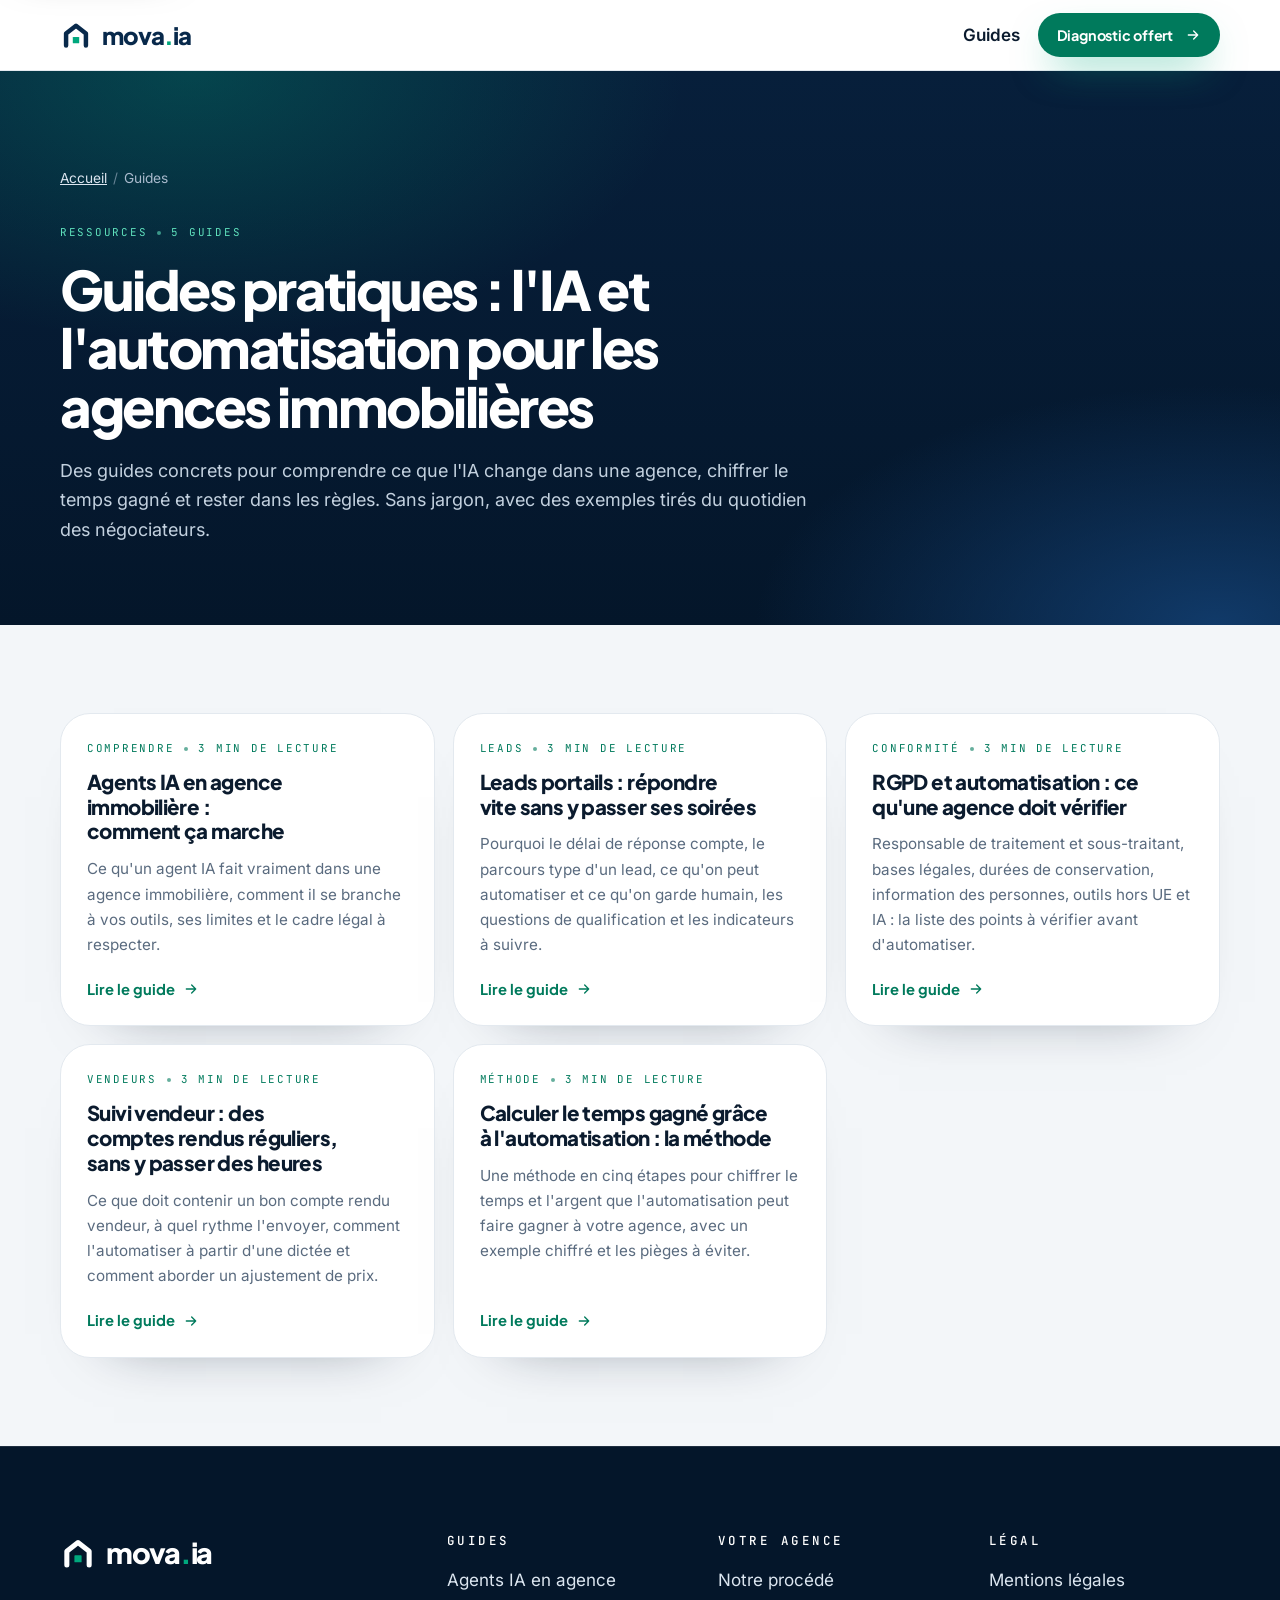
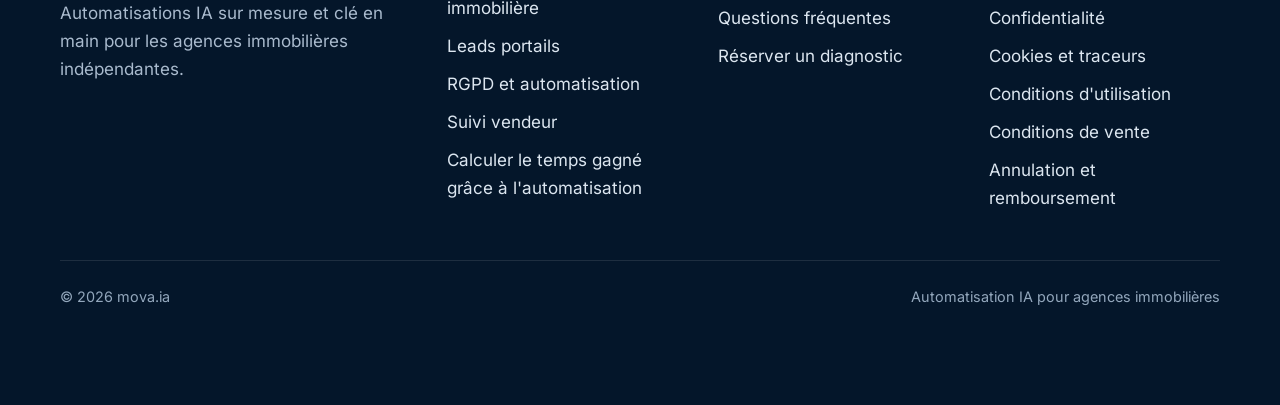
==== commit 60b233a5: "Raccourcit le site : réservation en un clic, FAQ enrichie, sections retirées - Retire le comparatif," ====
--- a/site/guides/index.html
+++ b/site/guides/index.html
@@ -72,7 +72,7 @@
     <div class="foot-grid">
       <div><a class="logo" href="../index.html"><img src="../assets/mark-white.svg" alt="" width="36" height="36"><span>mova<span class="dot">.</span>ia</span></a><p class="foot-tag">Automatisations IA sur mesure et clé en main pour les agences immobilières indépendantes.</p></div>
       <div><h2 class="foot-h">Guides</h2><ul><li><a href="../guides/agents-ia-agence-immobiliere.html">Agents IA en agence immobilière</a></li><li><a href="../guides/leads-portails-reponse-rapide.html">Leads portails</a></li><li><a href="../guides/rgpd-automatisation-agence-immobiliere.html">RGPD et automatisation</a></li><li><a href="../guides/compte-rendu-vendeur-suivi-mandat.html">Suivi vendeur</a></li><li><a href="../guides/calculer-temps-gagne-automatisation.html">Calculer le temps gagné grâce à l'automatisation</a></li></ul></div>
-      <div><h2 class="foot-h">Votre agence</h2><ul><li><a href="../index.html#procede">Notre procédé</a></li><li><a href="../index.html#services">Nos services</a></li><li><a href="../index.html#appel">Réserver un diagnostic</a></li></ul></div>
+      <div><h2 class="foot-h">Votre agence</h2><ul><li><a href="../index.html#procede">Notre procédé</a></li><li><a href="../index.html#faq">Questions fréquentes</a></li><li><a href="../index.html#appel">Réserver un diagnostic</a></li></ul></div>
       <div><h2 class="foot-h">Légal</h2><ul><li><a href="../mentions-legales.html">Mentions légales</a></li><li><a href="../confidentialite.html">Confidentialité</a></li><li><a href="../cookies.html">Cookies et traceurs</a></li><li><a href="../conditions-utilisation.html">Conditions d'utilisation</a></li><li><a href="../cgv.html">Conditions de vente</a></li><li><a href="../remboursement.html">Annulation et remboursement</a></li></ul></div>
     </div>
     <div class="foot-bot"><span>© 2026 mova.ia</span><span>Automatisation IA pour agences immobilières</span></div>
--- a/site/styles.css
+++ b/site/styles.css
@@ -60,7 +60,6 @@
 .dark .lede { color: var(--on-dark-2); }
 .head { max-width: 800px; margin-bottom: clamp(40px, 6vw, 64px); }
 .ibox { width: 58px; height: 58px; border-radius: 18px; display: grid; place-items: center; background: var(--green-tint); border: 1px solid #c4e9dc; color: var(--green-ink); flex: none; }
-.ck { width: 22px; height: 22px; margin-top: 2px; border-radius: 50%; display: grid; place-items: center; background: var(--green-tint); color: var(--green-ink); flex: none; }
 
 /* ---------- En-tête pilule ---------- */
 .progress { position: fixed; top: env(safe-area-inset-top, 0px); left: 0; right: 0; height: 3px; z-index: 70; background: linear-gradient(90deg, var(--green), var(--mint)); transform-origin: 0 50%; transform: scaleX(var(--p, 0)); }
@@ -206,7 +205,6 @@
 /* ---------- Réservation ---------- */
 .contact { position: relative; overflow: hidden; isolation: isolate; }
 .contact::before { content: ""; position: absolute; inset: 0; z-index: -1; background: radial-gradient(50% 60% at 0% 20%, rgba(0, 168, 125, .26), transparent 70%), radial-gradient(50% 60% at 100% 100%, rgba(18, 62, 112, .9), transparent 70%); }
-.contact-grid { display: grid; grid-template-columns: minmax(0, .9fr) minmax(0, 1.1fr); gap: clamp(36px, 6vw, 80px); align-items: start; }
 
 /* ---------- Pied de page ---------- */
 .foot { padding-block: clamp(56px, 7vw, 88px) 36px; border-top: 1px solid var(--dark-line); }
@@ -214,7 +212,7 @@
 .foot .logo { font-size: 1.8rem; }
 .foot .logo img { width: 36px; height: 36px; }
 .foot-tag { margin-top: 20px; max-width: 44ch; color: var(--on-dark-2); }
-.foot h4 { font-family: var(--f-mono); font-weight: 500; font-size: .78rem; letter-spacing: .28em; text-transform: uppercase; color: var(--on-dark-3); margin-bottom: 18px; }
+.foot h3.foot-h { font-family: var(--f-mono); font-weight: 500; font-size: .78rem; letter-spacing: .28em; text-transform: uppercase; color: var(--on-dark-3); margin-bottom: 18px; }
 .foot ul { display: grid; gap: 10px; }
 .foot ul a { text-decoration: none; color: #dce6f0; }
 .foot ul a:hover { color: var(--mint); }
@@ -257,7 +255,6 @@
   .nav { display: none; }
   .menu-btn { display: grid; }
   .hero-grid, .sim, .faq-wrap, .contact-grid { grid-template-columns: minmax(0, 1fr); }
-  .pillars { grid-template-columns: minmax(0, 1fr); }
   .faq-side { position: static; }
   .foot-grid { grid-template-columns: repeat(2, minmax(0, 1fr)); }
   .foot-grid > :first-child { grid-column: 1 / -1; }
@@ -303,57 +300,13 @@
 .conc { margin-top: 6px; padding-top: 16px; border-top: 1px dashed var(--line-2); font-size: .96rem; color: var(--text); }
 .conc b { display: block; margin-bottom: 4px; font-family: var(--f-mono); font-weight: 500; font-size: .7rem; letter-spacing: .2em; text-transform: uppercase; color: var(--green-ink); }
 
-.quote { max-width: 1000px; font-size: clamp(2rem, 4.6vw, 3.6rem); line-height: 1.08; }
-.expertise-lede { margin-bottom: clamp(44px, 6vw, 64px); }
-
-
-.fit { display: grid; grid-template-columns: repeat(2, minmax(0, 1fr)); gap: 20px; align-items: start; }
-.fit-c { position: relative; overflow: hidden; padding: clamp(26px, 3.2vw, 38px); border-radius: var(--r-lg); border: 1px solid var(--line); background: #fff; box-shadow: 0 40px 80px -66px rgba(4, 22, 42, .55); }
-.fit-c::before { content: ""; position: absolute; left: 0; right: 0; top: 0; height: 4px; background: linear-gradient(90deg, var(--green), var(--mint)); }
-.fit-c--no { background: var(--bg-2); }
-.fit-c--no::before { background: linear-gradient(90deg, var(--hot), #f19a7f); }
-.fit-h { display: flex; align-items: center; gap: 14px; margin-bottom: 18px; }
-.fit-b { width: 46px; height: 46px; flex: none; border-radius: 15px; display: grid; place-items: center; background: var(--green); color: #fff; box-shadow: 0 14px 28px -14px rgba(0, 168, 125, .9); }
-.fit-c--no .fit-b { background: var(--hot); box-shadow: 0 14px 28px -14px rgba(194, 65, 43, .8); }
-.fit-c ul { display: grid; gap: 4px; }
-.fit-c details { border-radius: 16px; transition: background .3s; }
-.fit-c details[open] { background: var(--green-tint); }
-.fit-c--no details[open] { background: #fbe9e5; }
-.fit-c summary { list-style: none; cursor: pointer; display: grid; grid-template-columns: 26px minmax(0, 1fr) auto; gap: 12px; align-items: start; padding: 12px; font-size: 1.02rem; }
-.fit-c summary::-webkit-details-marker { display: none; }
-.fit-c summary:focus-visible { outline: 2px solid var(--green); outline-offset: 2px; border-radius: 16px; }
-.fit-c .ck { width: 26px; height: 26px; margin: 0; }
-.fit-c--no .ck { background: #fdecea; color: var(--hot); }
-.why { margin-top: 1px; padding: 4px 10px; border-radius: 999px; border: 1px solid var(--line-2); background: #fff; color: var(--text); font-family: var(--f-mono); font-size: .66rem; letter-spacing: .06em; white-space: nowrap; transition: background .25s, color .25s, border-color .25s; }
-.fit-c summary:hover .why { border-color: var(--green); color: var(--green-ink); }
-.fit-c details[open] summary .why { background: var(--navy); border-color: var(--navy); color: #fff; }
-.fit-c details p { padding: 0 14px 14px 50px; color: var(--muted); font-size: .95rem; animation: whyIn .35s var(--ease); }
+
+
 @keyframes whyIn { from { opacity: 0; transform: translateY(-4px); } }
-.pact { position: relative; overflow: hidden; margin-top: 22px; padding: clamp(28px, 4vw, 48px); border-radius: var(--r-xl); color: #fff; background: radial-gradient(60% 80% at 100% 0%, rgba(0, 168, 125, .4), transparent 62%), radial-gradient(60% 70% at 0% 100%, rgba(18, 62, 112, .95), transparent 70%), linear-gradient(165deg, #0e3e70, var(--ink)); }
 .pact-h { margin-bottom: 28px; }
 .pact-h h3 { font-size: clamp(1.6rem, 3vw, 2.3rem); letter-spacing: -0.04em; color: #fff; }
-.pact-g { display: grid; grid-template-columns: minmax(0, 1fr) auto minmax(0, 1fr); gap: 22px; align-items: center; }
-.pact-c { height: 100%; padding: 24px; border-radius: 24px; background: rgba(255, 255, 255, .05); border: 1px solid rgba(255, 255, 255, .12); }
-.pact-c--us { background: rgba(0, 168, 125, .14); border-color: rgba(95, 224, 188, .35); }
-.pact-c small { display: block; margin-bottom: 14px; font-family: var(--f-mono); font-size: .68rem; letter-spacing: .18em; text-transform: uppercase; color: var(--mint); }
-.pact-c ul { display: grid; gap: 14px; }
-.pact-c li { display: grid; grid-template-columns: 34px minmax(0, 1fr); gap: 12px; align-items: start; }
-.pact-c .n { width: 34px; height: 34px; border-radius: 11px; display: grid; place-items: center; background: rgba(255, 255, 255, .08); font-family: var(--f-mono); font-size: .74rem; color: var(--mint); }
-.pact-c--us .n { background: var(--green-ink); color: #fff; }
-.pact-c p { color: var(--on-dark-2); font-size: .96rem; line-height: 1.5; }
-.pact-c p b { color: #fff; }
-.pact-x { width: 52px; height: 52px; border-radius: 50%; display: grid; place-items: center; background: var(--mint); color: var(--ink); box-shadow: 0 0 0 8px rgba(95, 224, 188, .14); }
 @media (prefers-reduced-motion: no-preference) { .motion .pact.in .pact-x { animation: spinX 6s var(--ease) infinite; } }
 @keyframes spinX { 0%, 70% { transform: rotate(0); } 85%, 100% { transform: rotate(180deg); } }
-@media (max-width: 900px) {
-  .pact-g { grid-template-columns: minmax(0, 1fr); }
-  .pact-x { justify-self: center; transform: rotate(90deg); }
-}
-@media (max-width: 640px) {
-  .fit-c summary { grid-template-columns: 26px minmax(0, 1fr); }
-  .why { grid-column: 2; justify-self: start; }
-  .fit-c details p { padding-left: 50px; }
-}
 
 .rate { display: flex; flex-wrap: wrap; align-items: center; gap: 8px; margin-top: 30px; }
 .rate span { margin-right: 6px; color: #dce6f0; font-size: 1rem; }
@@ -415,69 +368,12 @@
 /* =========================================================
    Comparatif
    ========================================================= */
-.cmp-wrap { padding: clamp(14px, 2.2vw, 26px); border-radius: var(--r-xl); background: #fff; border: 1px solid var(--line); box-shadow: 0 60px 110px -70px rgba(4, 22, 42, .6); }
-.cmp { width: 100%; border-collapse: separate; border-spacing: 0; }
-.cmp th, .cmp td { padding: 18px 20px; text-align: left; vertical-align: middle; border-top: 1px solid var(--line); font-size: .96rem; line-height: 1.45; }
-.cmp thead th { border-top: 0; vertical-align: bottom; padding-top: 22px; padding-bottom: 22px; font-weight: 400; }
-.cmp tbody th { width: 22%; }
-.oh { display: grid; gap: 8px; justify-items: start; }
-.oh i { width: 46px; height: 46px; margin-bottom: 6px; border-radius: 14px; display: grid; place-items: center; background: var(--bg-2); border: 1px solid var(--line); color: var(--muted); }
-.oh small { font-family: var(--f-mono); font-size: .68rem; letter-spacing: .2em; text-transform: uppercase; color: var(--muted); }
-.oh b { font-family: var(--f-display); font-weight: 800; font-size: 1.12rem; letter-spacing: -0.025em; color: var(--text); }
-.rl { display: flex; align-items: center; gap: 12px; font-weight: 600; color: var(--text); }
-.rl i { width: 36px; height: 36px; border-radius: 11px; display: grid; place-items: center; background: var(--green-tint); color: var(--green-ink); flex: none; }
 .cv { display: grid; grid-template-columns: 22px minmax(0, 1fr); gap: 10px; align-items: start; color: var(--muted); }
 .cv .d { width: 22px; height: 22px; margin-top: 1px; border-radius: 50%; display: grid; place-items: center; background: #f1f4f7; color: #8b9aac; }
-.cmp .us { background: var(--navy); border-top-color: rgba(255, 255, 255, .08); }
-.cmp .us .cv { color: #e8f0f7; font-weight: 500; }
-.cmp .us .cv .d { background: var(--green); color: #fff; box-shadow: 0 0 0 4px rgba(0, 168, 125, .2); }
-.cmp thead .us { border-radius: 26px 26px 0 0; background: radial-gradient(120% 100% at 100% 0%, rgba(0, 168, 125, .5), transparent 62%), var(--navy); }
-.cmp thead .us .oh small { color: var(--mint); }
-.cmp thead .us .oh b { color: #fff; }
-.oh .oh-us { background: linear-gradient(135deg, var(--green), #06705a); border-color: transparent; }
-.rec { justify-self: start; margin-bottom: 4px; padding: 5px 11px; border-radius: 999px; background: var(--mint); color: var(--ink); font-family: var(--f-mono); font-size: .66rem; font-weight: 500; letter-spacing: .14em; text-transform: uppercase; }
-.cmp tfoot td { border-top: 0; padding-top: 6px; padding-bottom: 22px; }
-.cmp tfoot .us { border-radius: 0 0 26px 26px; }
-.cmp-note { margin-top: 16px; font-size: .9rem; color: var(--muted); max-width: 80ch; }
-@media (max-width: 820px) {
-  .cmp-wrap { padding: 8px; }
-  .cmp thead { display: none; }
-  .cmp, .cmp tbody, .cmp tfoot, .cmp tr, .cmp th, .cmp td { display: block; width: 100%; }
-  .cmp tbody tr { padding: 16px 8px; border-top: 1px solid var(--line); }
-  .cmp tbody tr:first-child { border-top: 0; }
-  .cmp tbody th, .cmp td { border: 0; padding: 6px 10px; }
-  .cmp tbody th { width: 100%; margin-bottom: 4px; }
-  .cmp td::before { content: attr(data-label); display: block; margin-bottom: 6px; font-family: var(--f-mono); font-size: .64rem; letter-spacing: .16em; text-transform: uppercase; color: var(--muted); }
-  .cmp tbody td.us { margin-top: 8px; padding: 14px; border-radius: 16px; }
-  .cmp td.us::before { color: var(--mint); }
-  .cmp tfoot td:not(.us) { display: none; }
-  .cmp tfoot td.us { background: none; padding: 8px 8px 10px; }
-  .cmp tfoot td.us::before { display: none; }
-  .cmp tfoot .btn { background: var(--navy); color: #fff; }
-}
 
 /* =========================================================
    Accompagnement : parcours
    ========================================================= */
-.deal { position: relative; overflow: hidden; margin-top: 28px; display: grid; grid-template-columns: repeat(3, minmax(0, 1fr)) auto; align-items: center; padding: 28px 30px; border-radius: var(--r-lg); color: #fff; background: radial-gradient(55% 140% at 100% 0%, rgba(0, 168, 125, .42), transparent 60%), linear-gradient(160deg, #0d3a6b, var(--ink)); box-shadow: 0 50px 90px -60px rgba(4, 22, 42, .8); }
-.deal-i { display: grid; gap: 2px; padding: 4px 26px; border-left: 1px solid rgba(255, 255, 255, .12); }
-.deal-i:first-child { border-left: 0; padding-left: 0; }
-.deal-i small { font-family: var(--f-mono); font-size: .68rem; letter-spacing: .2em; text-transform: uppercase; color: var(--mint); }
-.deal-i b { font-family: var(--f-display); font-weight: 800; font-size: 1.7rem; letter-spacing: -0.04em; line-height: 1.15; }
-.deal-i span { font-size: .9rem; color: var(--on-dark-2); }
-.deal .btn { margin-left: 18px; }
-@media (max-width: 1080px) {
-  .deal { grid-template-columns: repeat(3, minmax(0, 1fr)); row-gap: 22px; }
-  .deal .btn { grid-column: 1 / -1; margin-left: 0; justify-self: start; }
-}
-@media (max-width: 900px) {
-}
-@media (max-width: 640px) {
-  .deal { grid-template-columns: minmax(0, 1fr); padding: 24px; row-gap: 0; }
-  .deal-i { padding: 14px 0; border-left: 0; border-top: 1px solid rgba(255, 255, 255, .12); }
-  .deal-i:first-child { border-top: 0; padding-top: 0; }
-  .deal .btn { margin-top: 18px; width: 100%; }
-}
 
 /* =========================================================
    Prise de rendez-vous : ce que contient l'appel
@@ -505,34 +401,6 @@
 /* =========================================================
    Comparatif en cartes
    ========================================================= */
-.vs { display: grid; grid-template-columns: repeat(3, minmax(0, 1fr)); gap: 22px; align-items: center; }
-.vs-c { position: relative; display: flex; flex-direction: column; gap: 20px; padding: 30px 26px; border-radius: var(--r-xl); background: #fff; border: 1px solid var(--line); box-shadow: 0 40px 80px -66px rgba(4, 22, 42, .5); }
-.vs-top { display: grid; gap: 6px; justify-items: start; }
-.vs-top small { margin-top: 10px; font-family: var(--f-mono); font-size: .66rem; letter-spacing: .2em; text-transform: uppercase; color: var(--muted); }
-.vs-top h3 { font-size: 1.45rem; letter-spacing: -0.04em; }
-.vs-top p { color: var(--muted); font-size: .94rem; }
-.vs-ic { width: 54px; height: 54px; border-radius: 17px; display: grid; place-items: center; background: var(--bg-2); border: 1px solid var(--line); color: var(--muted); }
-.vs-list { display: grid; margin: 0; padding: 0; list-style: none; }
-.vs-list li { display: grid; grid-template-columns: 26px minmax(0, 1fr); gap: 12px; padding: 14px 0; border-top: 1px solid var(--line); font-size: .93rem; line-height: 1.45; color: var(--muted); }
-.vs-list small { display: block; margin-bottom: 3px; font-family: var(--f-mono); font-size: .62rem; letter-spacing: .16em; text-transform: uppercase; color: var(--text); }
-.mk { width: 24px; height: 24px; margin-top: 2px; border-radius: 50%; display: grid; place-items: center; background: #f1f4f7; color: #8b9aac; }
-.vs-c--us { z-index: 1; padding: 44px 30px 32px; color: #fff; border-color: transparent; translate: 0 -14px; background: radial-gradient(90% 55% at 100% 0%, rgba(0, 168, 125, .55), transparent 62%), radial-gradient(70% 50% at 0% 100%, rgba(18, 62, 112, .9), transparent 70%), linear-gradient(165deg, #0e3e70, var(--ink)); box-shadow: 0 70px 120px -50px rgba(4, 22, 42, .85), 0 0 0 1px rgba(95, 224, 188, .28); }
-.vs-c--us::after { content: ""; position: absolute; inset: -1px; border-radius: inherit; padding: 1px; background: linear-gradient(160deg, rgba(95, 224, 188, .8), transparent 40%, transparent 70%, rgba(95, 224, 188, .35)); -webkit-mask: linear-gradient(#000 0 0) content-box, linear-gradient(#000 0 0); -webkit-mask-composite: xor; mask-composite: exclude; pointer-events: none; }
-.vs-badge { position: absolute; top: -14px; left: 50%; transform: translateX(-50%); padding: 7px 16px; border-radius: 999px; background: var(--mint); color: var(--ink); font-family: var(--f-mono); font-size: .66rem; font-weight: 500; letter-spacing: .16em; text-transform: uppercase; white-space: nowrap; box-shadow: 0 12px 24px -10px rgba(95, 224, 188, .8); }
-.vs-c--us .vs-ic { background: linear-gradient(135deg, var(--green), #06705a); border: 0; box-shadow: 0 14px 30px -12px rgba(0, 168, 125, .9); }
-.vs-c--us .vs-top small { color: var(--mint); }
-.vs-c--us .vs-top h3 { color: #fff; font-size: 1.7rem; }
-.vs-c--us .vs-top p { color: var(--on-dark-2); }
-.vs-c--us .vs-list li { border-color: rgba(255, 255, 255, .1); color: #e8f0f7; font-weight: 500; }
-.vs-c--us .vs-list small { color: var(--mint); }
-.vs-c--us .mk { background: var(--green); color: #fff; box-shadow: 0 0 0 4px rgba(0, 168, 125, .2); }
-.vs-c--us .btn { margin-top: 4px; }
-.vs .cmp-note { grid-column: 1 / -1; }
-@media (max-width: 980px) {
-  .vs { grid-template-columns: minmax(0, 1fr); max-width: 560px; margin: 0 auto; gap: 26px; }
-  .vs-c--us { order: -1; translate: none; }
-}
-#comparatif .cmp-note { text-align: center; margin: 26px auto 0; }
 
 
 /* =========================================================
@@ -607,66 +475,13 @@
 /* =========================================================
    Nos services
    ========================================================= */
-.svcs { display: grid; grid-template-columns: repeat(3, minmax(0, 1fr)); gap: 20px; }
-.svc { display: flex; flex-direction: column; gap: 12px; padding: 14px 14px 26px; border-radius: var(--r-xl); background: #fff; border: 1px solid var(--line); box-shadow: 0 40px 80px -64px rgba(4, 22, 42, .6); transition: transform .4s var(--ease), box-shadow .4s var(--ease); }
-.svc:hover { transform: translateY(-6px); box-shadow: 0 50px 90px -56px rgba(4, 22, 42, .6); }
-.svc h3 { margin-top: 14px; padding: 0 12px; font-size: 1.45rem; letter-spacing: -0.035em; }
-.svc > p { padding: 0 12px; color: var(--muted); font-size: .97rem; }
-.svc ul { display: grid; gap: 8px; margin: auto 12px 0; padding-top: 16px; border-top: 1px solid var(--line); }
-.svc li { display: grid; grid-template-columns: 22px minmax(0, 1fr); gap: 10px; font-size: .93rem; }
-.svc .ck { background: var(--green-tint); color: var(--green-ink); }
-.svc-vis { position: relative; overflow: hidden; height: 272px; display: grid; place-items: center; padding: 20px; border-radius: 28px; color: #fff; background: radial-gradient(70% 55% at 85% 0%, rgba(0, 168, 125, .38), transparent 65%), radial-gradient(60% 50% at 0% 100%, rgba(18, 62, 112, .95), transparent 70%), linear-gradient(170deg, #0c3460, var(--ink)); }
 
 /* Audit : courbes terrain / saisie */
-.chart2 { position: absolute; left: 0; right: 0; bottom: 0; width: 100%; height: 72%; }
-.chart2 .ar { fill: rgba(0, 168, 125, .22); }
-.chart2 .ln1, .chart2 .ln2 { fill: none; stroke-width: 2.5; vector-effect: non-scaling-stroke; }
-.chart2 .ln1 { stroke: var(--mint); }
-.chart2 .ln2 { stroke: rgba(255, 255, 255, .35); stroke-dasharray: .02 .015; }
-.c-pill { position: absolute; top: 22%; right: 12%; padding: 6px 14px; border-radius: 999px; background: rgba(0, 168, 125, .25); border: 1px solid var(--mint); color: #eafff8; font-size: .78rem; font-weight: 700; }
-.c-dot { position: absolute; top: calc(28% + 16px); right: calc(14% - 2px); width: 14px; height: 14px; border-radius: 50%; background: #fff; box-shadow: 0 0 0 6px rgba(95, 224, 188, .3); }
-.c-leg { position: absolute; left: 18px; top: 18px; display: flex; align-items: center; gap: 6px; font-family: var(--f-mono); font-size: .64rem; letter-spacing: .1em; text-transform: uppercase; color: var(--on-dark-2); }
-.c-leg i { width: 14px; height: 3px; border-radius: 2px; }
-.c-leg .g { background: var(--mint); }
-.c-leg .m { margin-left: 8px; background: rgba(255, 255, 255, .45); }
 
 /* Automatisations : enchaînement */
-.nodes { width: 100%; display: grid; justify-items: center; gap: 4px; }
-.nd { width: 100%; display: flex; align-items: center; gap: 12px; padding: 9px 12px; border-radius: 16px; background: rgba(255, 255, 255, .06); border: 1px solid rgba(255, 255, 255, .12); }
-.nd-i { width: 36px; height: 36px; flex: none; border-radius: 11px; display: grid; place-items: center; background: rgba(255, 255, 255, .08); color: var(--mint); }
-.nd b { display: block; font-size: .84rem; }
-.nd small { display: block; font-size: .72rem; color: var(--on-dark-2); }
-.nd-p { width: 18px; height: 18px; border-radius: 50%; display: grid; place-items: center; border: 1px solid rgba(95, 224, 188, .5); color: #fff; font-size: .8rem; line-height: 1; }
 
 /* Support client : conversation */
-.chat2 { width: 100%; display: grid; gap: 10px; }
-.c-in, .c-out { display: flex; align-items: flex-start; gap: 10px; }
-.c-in { justify-content: flex-end; text-align: right; }
-.c-in b, .c-out b { display: block; font-size: .78rem; }
-.c-in span, .c-out span { display: block; margin-top: 2px; font-size: .74rem; line-height: 1.4; color: var(--on-dark-2); }
-.c-av { width: 32px; height: 32px; flex: none; border-radius: 10px; display: grid; place-items: center; background: #2f6fbd; color: #fff; font-style: normal; font-size: .66rem; font-weight: 700; }
-.c-av--ai { background: var(--green-ink); }
-.c-typ { display: none; }
-.c-bar { display: flex; align-items: center; justify-content: space-between; margin-top: 4px; padding: 9px 12px; border-radius: 12px; background: rgba(255, 255, 255, .06); border: 1px solid rgba(255, 255, 255, .12); font-size: .72rem; color: var(--on-dark-3); }
-.c-bar svg { color: var(--mint); }
-
-@media (prefers-reduced-motion: no-preference) {
-  .motion .svc .ln1, .motion .svc .ln2 { stroke-dashoffset: 1; }
-  .motion .svc .ln1 { stroke-dasharray: 1; }
-  .motion .svc.in .ln1 { animation: draw 1.8s .3s var(--ease) forwards; }
-  .motion .svc.in .ln2 { animation: drawD 1.8s .3s var(--ease) forwards; }
-  .motion .svc .c-pill, .motion .svc .c-dot { opacity: 0; }
-  .motion .svc.in .c-pill { animation: popIn .5s 1.9s var(--ease) forwards, bob 3s 2.4s ease-in-out infinite; }
-  .motion .svc.in .c-dot { animation: popIn .5s 1.8s var(--ease) forwards; }
-  .motion .svc.in .nd { animation: ndHi 6s infinite; animation-delay: calc(var(--n) * 1.2s); }
-  .motion .svc.in .c-in { animation: msg 9s infinite; }
-  .motion .svc.in .c-typ { display: flex; animation: typ 9s infinite; }
-  .motion .svc.in .c-out { animation: msg2 9s infinite; }
-}
-.c-typ { gap: 4px; padding: 8px 12px; width: max-content; border-radius: 12px; background: rgba(255, 255, 255, .08); }
-.c-typ i { width: 5px; height: 5px; border-radius: 50%; background: #fff; animation: dot 1s infinite; }
-.c-typ i:nth-child(2) { animation-delay: .15s; }
-.c-typ i:nth-child(3) { animation-delay: .3s; }
+
 @keyframes draw { to { stroke-dashoffset: 0; } }
 @keyframes drawD { from { opacity: 0; } to { opacity: 1; stroke-dashoffset: 0; } }
 @keyframes popIn { from { opacity: 0; transform: scale(.8); } to { opacity: 1; transform: none; } }
@@ -680,7 +495,6 @@
 @media (max-width: 1080px) {
   .pc, .pc--wide { grid-column: span 3; }
   .pc:nth-child(5) { grid-column: 1 / -1; }
-  .svcs { grid-template-columns: minmax(0, 1fr); max-width: 560px; margin: 0 auto; }
 }
 @media (max-width: 700px) {
   .pcs { grid-template-columns: minmax(0, 1fr); }
@@ -688,9 +502,6 @@
   .pc h3 { font-size: 1.3rem; }
   .code { font-size: .66rem; }
 }
-.pact .eyebrow { color: var(--mint); }
-.pact .eyebrow::before { background: var(--mint); }
-.pact .it { color: var(--mint); }
 
 /* =========================================================
    Mouvement soigné : apparitions, titres mot à mot, halo,
@@ -711,7 +522,6 @@
 .btn:hover::after { transform: translateX(130%); transition: transform .9s var(--ease-out); }
 .magnet { transition: transform .25s var(--ease), translate .55s var(--ease-out), background .2s, border-color .2s, box-shadow .25s; }
 .wf-wrap { perspective: 1400px; }
-.vs { perspective: 1600px; }
 
 @media (prefers-reduced-motion: no-preference) {
   .motion .rv { opacity: 0; transform: translateY(44px); filter: blur(8px); transition: opacity 1s var(--ease-out), transform 1.15s var(--ease-out), filter 1s var(--ease-out); transition-delay: calc(var(--i, 0) * 90ms); }
@@ -732,8 +542,6 @@
   /* Panneaux animés : ouverture en rideau */
   .motion .pc .pc-vis { clip-path: inset(16% 8% 16% 8% round 22px); transition: clip-path 1.3s var(--ease-out); transition-delay: calc(var(--i, 0) * 90ms + .2s); }
   .motion .pc.in .pc-vis { clip-path: inset(0 0 0 0 round 22px); }
-  .motion .svc .svc-vis { clip-path: inset(16% 8% 16% 8% round 28px); transition: clip-path 1.3s var(--ease-out); transition-delay: calc(var(--i, 0) * 90ms + .2s); }
-  .motion .svc.in .svc-vis { clip-path: inset(0 0 0 0 round 28px); }
 
   /* Lignes de listes en cascade */
   .motion .rv .pact-c li, .motion .rv .vs-list li, .motion .rv .svc ul li, .motion .rv .info-list li { opacity: 0; transform: translateX(-14px); transition: opacity .7s var(--ease-out), transform .8s var(--ease-out); transition-delay: calc(var(--k, 0) * 80ms + .45s); }
@@ -744,7 +552,6 @@
   .motion .hero::before { transform: translate3d(0, calc(var(--hy, 0) * 1px), 0); }
 
   /* Comparatif : bordure lumineuse qui tourne */
-  .vs-c--us::after { padding: 1.5px; background: conic-gradient(from var(--ang), rgba(95, 224, 188, .18) 0 52%, rgba(95, 224, 188, .95) 68%, rgba(255, 255, 255, .95) 72%, rgba(95, 224, 188, .18) 88%); animation: ang 5s linear infinite; }
 }
 @keyframes wordUp { from { transform: translateY(130%); } }
 @keyframes cardIn { from { opacity: 0; transform: perspective(1200px) rotateX(16deg) translateY(70px) scale(.95); } }
@@ -759,7 +566,6 @@
 .cta-card { display: grid; gap: 18px; padding: clamp(28px, 4vw, 46px); border-radius: var(--r-xl); background: #fff; color: var(--text); box-shadow: 0 60px 120px -50px rgba(0, 0, 0, .7); }
 .cta-k { font-family: var(--f-mono); font-size: .74rem; letter-spacing: .2em; text-transform: uppercase; color: var(--green-ink); }
 .cta-card h3 { color: var(--text); font-size: clamp(1.6rem, 3vw, 2.1rem); letter-spacing: -0.045em; line-height: 1.12; }
-.cta-p { color: var(--muted); }
 .send { position: relative; overflow: hidden; isolation: isolate; display: grid; grid-template-columns: auto minmax(0, 1fr) auto; align-items: center; gap: 18px; width: 100%; min-height: 96px; margin-top: 6px; padding: 14px 14px 14px 16px; border-radius: 999px; color: #fff; text-decoration: none; cursor: pointer; background: linear-gradient(100deg, #007a5c, #00694f 40%, #0b3f6e 75%, #007a5c); background-size: 220% 100%; box-shadow: 0 26px 50px -22px rgba(0, 168, 125, .95), inset 0 1px 0 rgba(255, 255, 255, .25); transition: transform .35s var(--ease), box-shadow .35s var(--ease); }
 .send::before { content: ""; position: absolute; inset: 0; z-index: -1; border-radius: inherit; background: radial-gradient(60% 120% at 20% 0%, rgba(255, 255, 255, .1), transparent 60%); }
 .send::after { content: ""; position: absolute; top: 0; bottom: 0; left: 0; width: 38%; z-index: -1; background: linear-gradient(105deg, transparent, rgba(255, 255, 255, .42), transparent); transform: translateX(-130%) skewX(-18deg); }
@@ -775,9 +581,6 @@
 .send-fb a, .send-fb button { padding: 5px 13px; border-radius: 999px; border: 1px solid var(--line-2); background: #fff; color: var(--text); font: 600 .82rem var(--f-body); text-decoration: none; cursor: pointer; transition: border-color .2s, color .2s; }
 .send-fb a:hover, .send-fb button:hover { border-color: var(--green); color: var(--green-ink); }
 .send-addr { flex-basis: 100%; color: var(--text); font-weight: 600; overflow-wrap: anywhere; }
-.send-pts { display: flex; flex-wrap: wrap; gap: 8px 22px; font-size: .92rem; color: var(--text); }
-.send-pts li { display: flex; align-items: center; gap: 8px; }
-.send-pts svg { color: var(--green-ink); }
 
 @media (prefers-reduced-motion: no-preference) {
   .send { animation: sendBg 7s ease-in-out infinite alternate, sendRing 2.8s ease-out infinite; }
@@ -947,18 +750,6 @@
 .legal-nav ul { display: flex; flex-wrap: wrap; gap: 8px 22px; }
 .legal-nav a { color: var(--green-ink); }
 
-/* Contrôle des animations (WCAG 2.2.2) */
-.motion-ctl { position: fixed; left: 16px; bottom: 16px; z-index: 60; display: inline-flex; align-items: center; gap: 8px; min-height: 44px; padding: 0 16px 0 14px; border-radius: 999px; border: 1px solid rgba(8, 41, 75, .18); background: rgba(255, 255, 255, .92); -webkit-backdrop-filter: blur(10px); backdrop-filter: blur(10px); color: var(--ink); font: 600 .84rem var(--f-body); cursor: pointer; box-shadow: 0 14px 34px -16px rgba(4, 22, 42, .55); transition: transform .25s var(--ease), border-color .2s; }
-.motion-ctl:hover { transform: translateY(-2px); border-color: var(--green-ink); }
-.motion-ctl .i-g { display: none; }
-.anim-off .motion-ctl .i-p { display: none; }
-.anim-off .motion-ctl .i-g { display: block; }
-.anim-off *, .anim-off *::before, .anim-off *::after { animation: none !important; transition: none !important; scroll-behavior: auto !important; }
-.anim-off .motion .rv, .anim-off.motion .rv { opacity: 1 !important; transform: none !important; filter: none !important; }
-.anim-off .wd > span { transform: none !important; }
-.anim-off .js .wstep, .anim-off.js .wstep { opacity: 1 !important; }
-@media (max-width: 640px) { .motion-ctl span { position: absolute; width: 1px; height: 1px; overflow: hidden; clip-path: inset(50%); } .motion-ctl { padding: 0 14px; } }
-
 /* Bandeau de consentement (affiché seulement si des traceurs sont ajoutés) */
 .cmp-bar { position: fixed; z-index: 120; left: 16px; right: 16px; bottom: 16px; max-width: 520px; padding: 22px; border-radius: 24px; background: #fff; color: var(--text); border: 1px solid var(--line); box-shadow: 0 40px 90px -30px rgba(4, 22, 42, .6); animation: rise .5s var(--ease) both; }
 .cmp-bar h2 { margin-bottom: 8px; font-size: 1.15rem; letter-spacing: -0.03em; }
@@ -974,7 +765,7 @@
 .cmp-opt b { font-size: .95rem; }
 .cmp-opt small { grid-column: 1; color: var(--muted); font-size: .82rem; }
 .cmp-opt input { grid-column: 2; grid-row: 1 / span 2; width: 22px; height: 22px; accent-color: var(--green-ink); }
-@media (max-width: 480px) { .cmp-bar { left: 10px; right: 10px; bottom: 10px; padding: 18px; } .cmp-act { grid-template-columns: minmax(0, 1fr); } }
+@media (max-width: 480px) { .cmp-bar { left: 10px; right: 10px; bottom: 10px; padding: 16px; } .cmp-bar h2 { font-size: 1.05rem; } .cmp-bar p { font-size: .85rem; margin-bottom: 12px; } .cmp-act { grid-template-columns: repeat(2, minmax(0, 1fr)); } .cmp-act button { min-height: 44px; padding: 0 8px; font-size: .85rem; } .cmp-act button[data-act="custom"] { grid-column: 1 / -1; min-height: 40px; border-color: transparent; text-decoration: underline; } }
 .link-btn { padding: 0; border: 0; background: none; color: #dce6f0; font: inherit; cursor: pointer; text-align: left; }
 .link-btn:hover { color: var(--mint); }
 
@@ -983,12 +774,7 @@
 /* =========================================================
    Guides : section d'accueil, page des guides, articles
    ========================================================= */
-.head--row { display: flex; flex-wrap: wrap; align-items: flex-end; justify-content: space-between; gap: 24px; max-width: none; }
-.head--row > div { max-width: 760px; }
 .g-grid { display: grid; grid-template-columns: repeat(3, minmax(0, 1fr)); gap: 18px; }
-.g-grid--home { grid-template-columns: repeat(6, minmax(0, 1fr)); }
-.g-grid--home > :nth-child(-n+2) { grid-column: span 3; }
-.g-grid--home > :nth-child(n+3) { grid-column: span 2; }
 .g-card { position: relative; overflow: hidden; display: flex; flex-direction: column; gap: 12px; padding: 26px 26px 24px; border-radius: var(--r-lg); background: #fff; border: 1px solid var(--line); color: var(--text); text-decoration: none; box-shadow: 0 30px 60px -54px rgba(4, 22, 42, .6); transition: transform .35s var(--ease), box-shadow .35s var(--ease), border-color .35s; }
 .g-card::before { content: ""; position: absolute; left: 0; right: 0; top: 0; height: 3px; background: linear-gradient(90deg, var(--green-ink), var(--mint)); transform: scaleX(0); transform-origin: left; transition: transform .5s var(--ease); }
 .g-card:hover { transform: translateY(-5px); border-color: #bfe2d6; box-shadow: 0 40px 70px -46px rgba(4, 22, 42, .5); }
@@ -1058,16 +844,12 @@
 .g-page .rv { opacity: 1; transform: none; filter: none; }
 @media (max-width: 1080px) {
   .g-grid, .g-grid--3 { grid-template-columns: repeat(2, minmax(0, 1fr)); }
-  .g-grid--home { grid-template-columns: repeat(2, minmax(0, 1fr)); }
-  .g-grid--home > :nth-child(n) { grid-column: auto; }
-  .g-grid--home > :last-child:nth-child(odd) { grid-column: 1 / -1; }
   .g-layout { grid-template-columns: minmax(0, 1fr); }
   .g-toc { position: static; }
   .g-foot .foot-grid { grid-template-columns: repeat(2, minmax(0, 1fr)); }
 }
 @media (max-width: 640px) {
   .g-grid, .g-grid--3, .g-grid--home { grid-template-columns: minmax(0, 1fr); }
-  .g-grid--home > :last-child:nth-child(odd) { grid-column: auto; }
   .g-nav > a:not(.btn) { display: none; }
   .g-body { font-size: 1rem; }
   .g-body table { font-size: .85rem; }
@@ -1077,3 +859,36 @@
 .sr-only { position: absolute; width: 1px; height: 1px; margin: -1px; padding: 0; overflow: hidden; clip-path: inset(50%); white-space: nowrap; border: 0; }
 .g-crumb ol, .g-toc ol { list-style: none; margin: 0; padding: 0; }
 .g-crumb ol { margin-bottom: 26px; }
+
+/* Accueil : guides en format compact */
+.gx-sec { padding-block: clamp(40px, 5vw, 64px); border-top: 1px solid var(--line); }
+.gx-h { display: flex; flex-wrap: wrap; align-items: baseline; justify-content: space-between; gap: 10px 20px; margin-bottom: 18px; }
+.gx-h h2 { font-size: clamp(1.25rem, 2.2vw, 1.6rem); letter-spacing: -0.035em; }
+.gx-all { display: inline-flex; align-items: center; gap: 6px; font-family: var(--f-display); font-weight: 700; font-size: .92rem; color: var(--green-ink); text-decoration: none; }
+.gx-all:hover svg, .gx-i:hover svg { transform: translateX(4px); }
+.gx-all svg, .gx-i svg { transition: transform .3s var(--ease); flex: none; }
+.gx-list { display: grid; grid-template-columns: repeat(3, minmax(0, 1fr)); gap: 12px; }
+.gx-i { display: grid; grid-template-columns: minmax(0, 1fr) auto; grid-template-rows: auto auto; gap: 4px 14px; align-items: center; padding: 16px 18px; border-radius: 18px; background: #fff; border: 1px solid var(--line); color: var(--text); text-decoration: none; transition: border-color .3s, box-shadow .3s var(--ease), transform .3s var(--ease); }
+.gx-i:hover { border-color: #bfe2d6; transform: translateY(-2px); box-shadow: 0 24px 44px -36px rgba(4, 22, 42, .6); }
+.gx-i .g-tag { grid-column: 1; font-size: .62rem; }
+.gx-i b { grid-column: 1; font-family: var(--f-display); font-size: .98rem; letter-spacing: -0.02em; line-height: 1.3; }
+.gx-i svg { grid-column: 2; grid-row: 1 / span 2; color: var(--green-ink); }
+@media (max-width: 900px) { .gx-list { grid-template-columns: minmax(0, 1fr); gap: 8px; } }
+
+/* Réservation : un titre court et un bouton, au centre */
+.contact--solo { padding-block: clamp(56px, 8vw, 96px); }
+.cta-card--solo { max-width: 760px; margin: 0 auto; text-align: center; justify-items: stretch; }
+.cta-card--solo .cta-k { justify-self: center; }
+.cta-card--solo h2 { color: var(--text); font-size: clamp(1.8rem, 3.6vw, 2.5rem); letter-spacing: -0.045em; line-height: 1.1; }
+.cta-card--solo .send-t { text-align: left; }
+.cta-card--solo .send-fb { justify-content: center; text-align: center; }
+.cta-card--solo .notice { margin: 0; text-align: center; }
+
+/* FAQ : listes dans les réponses */
+.faq .faq-a { padding: 0 64px 26px 0; color: var(--muted); font-size: 1.04rem; }
+.faq .faq-a p { padding: 0 0 10px; }
+.faq-ul { display: grid; gap: 10px; margin: 0; padding-left: 20px; list-style: disc; }
+.faq-ul li::marker { color: var(--green-ink); }
+.faq-ul b { color: var(--text); }
+.faq details[open] .faq-a { animation: rise .35s var(--ease) both; }
+@media (max-width: 640px) { .faq .faq-a { padding-right: 0; } }
